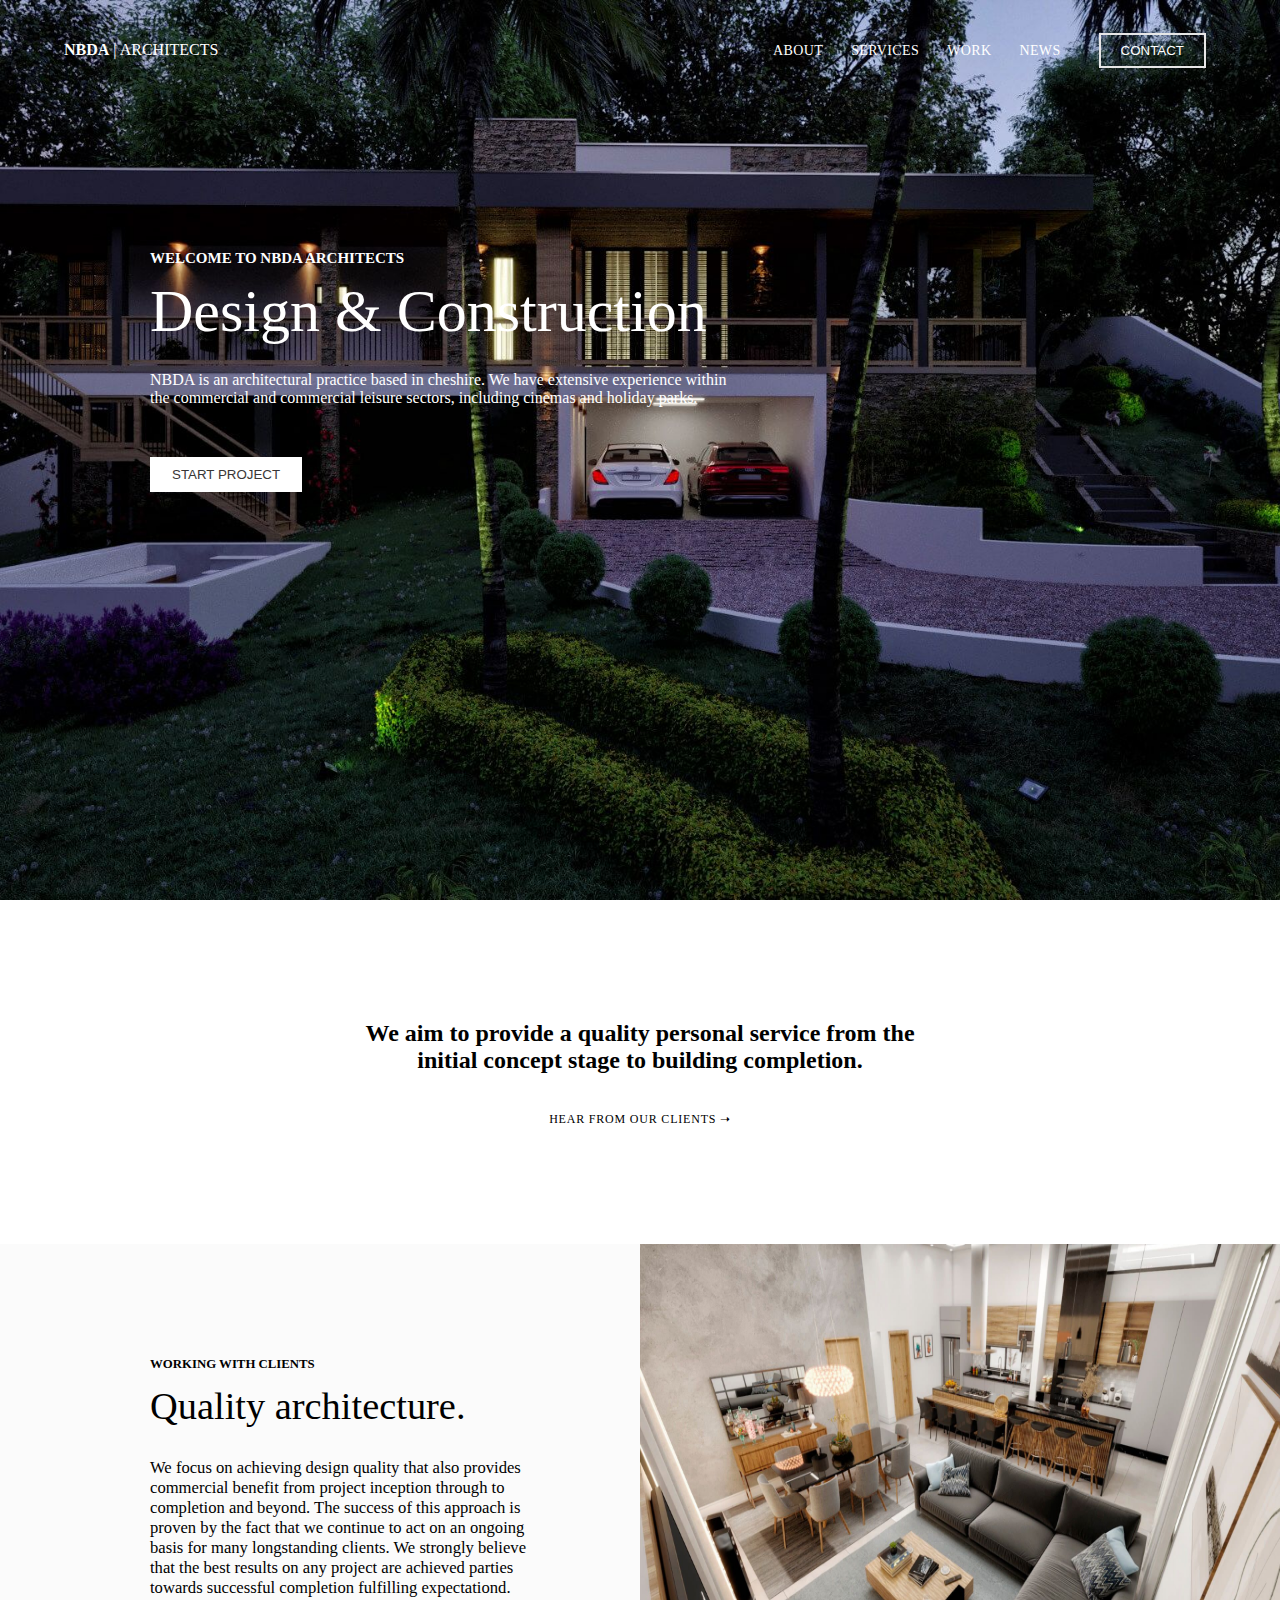
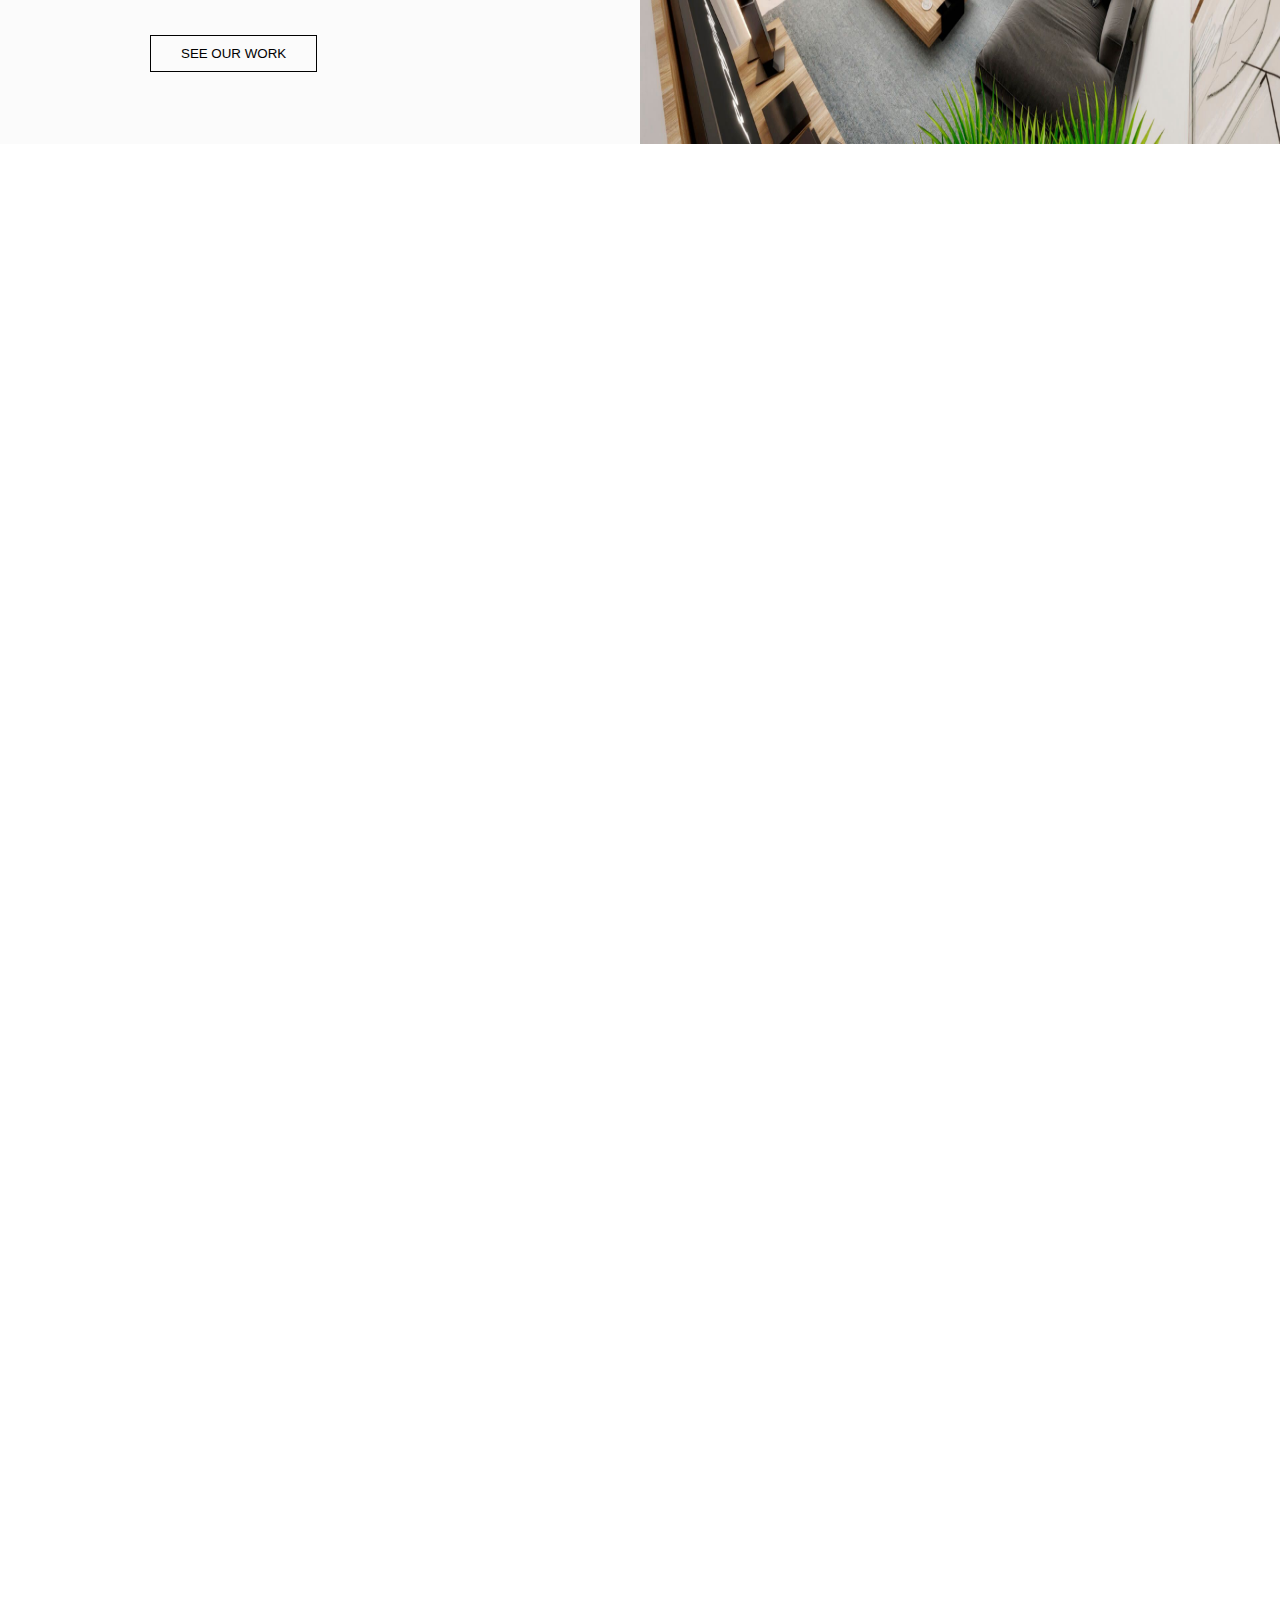
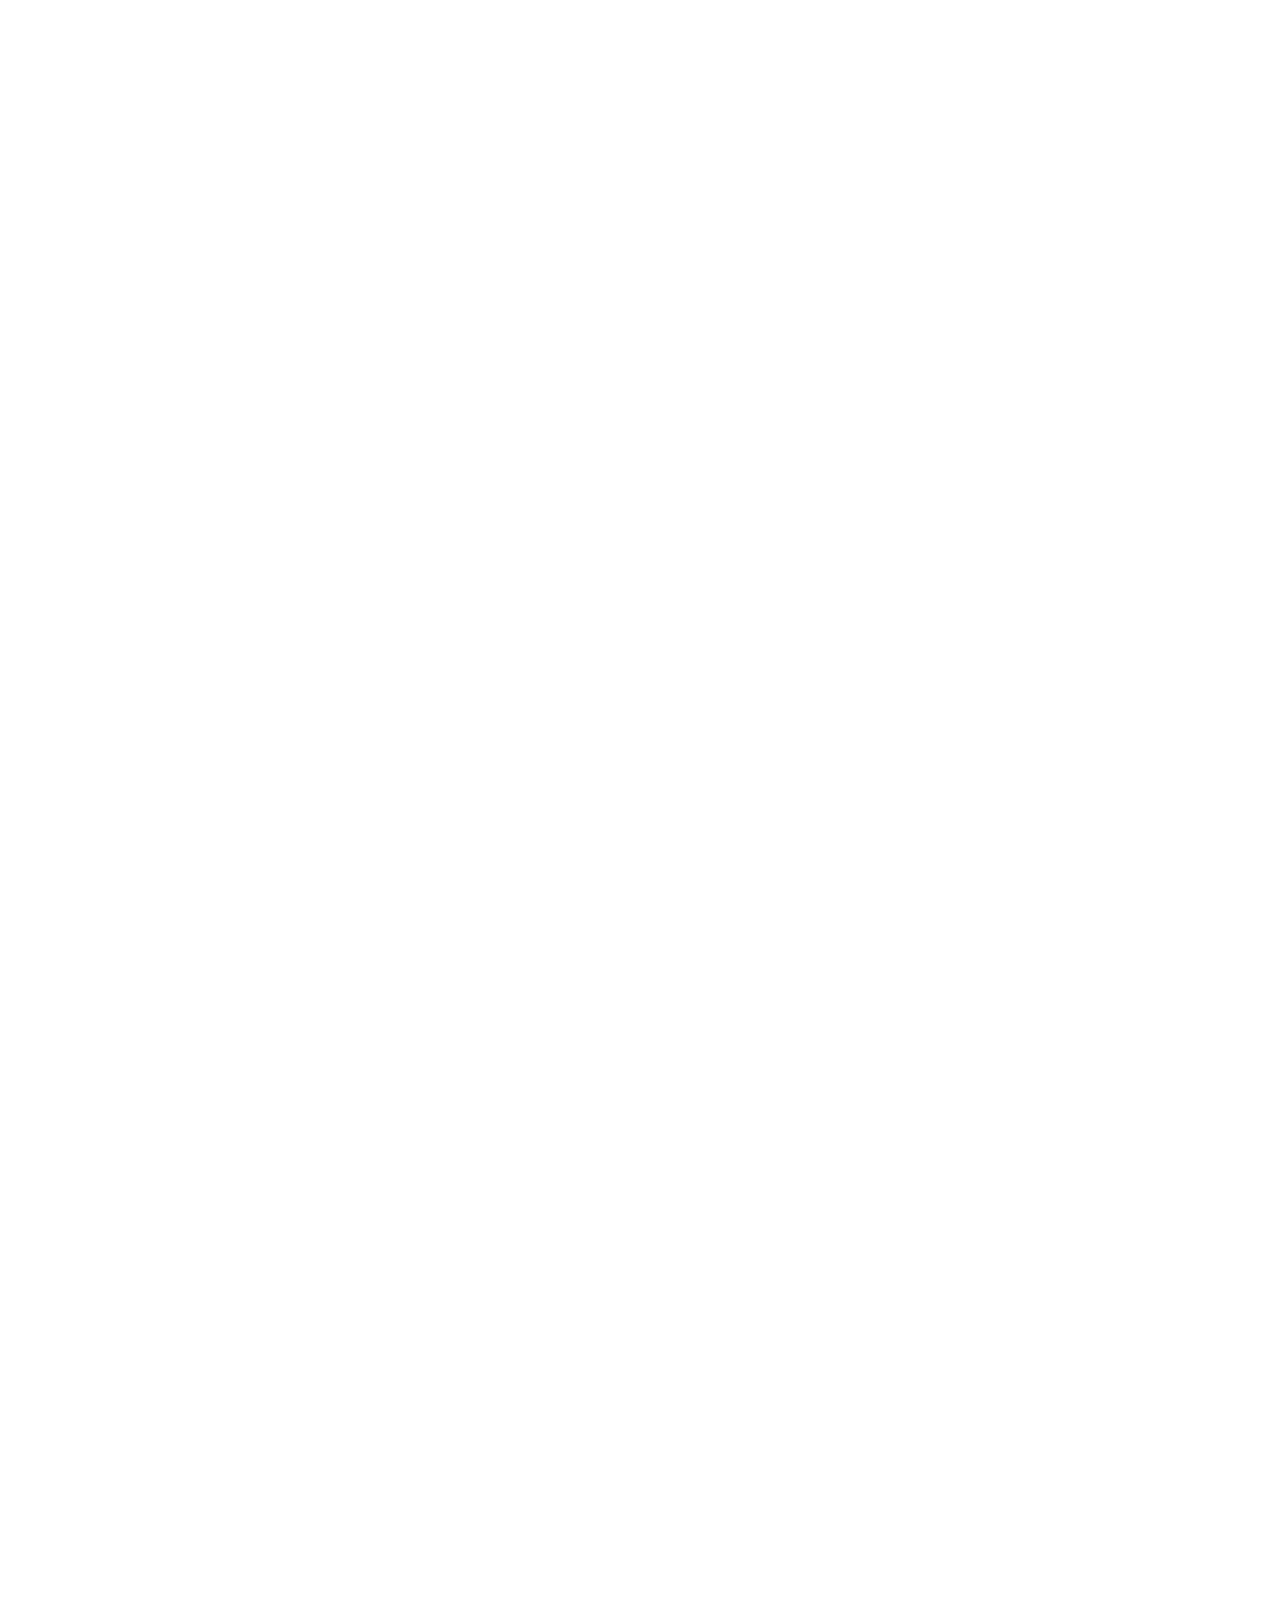
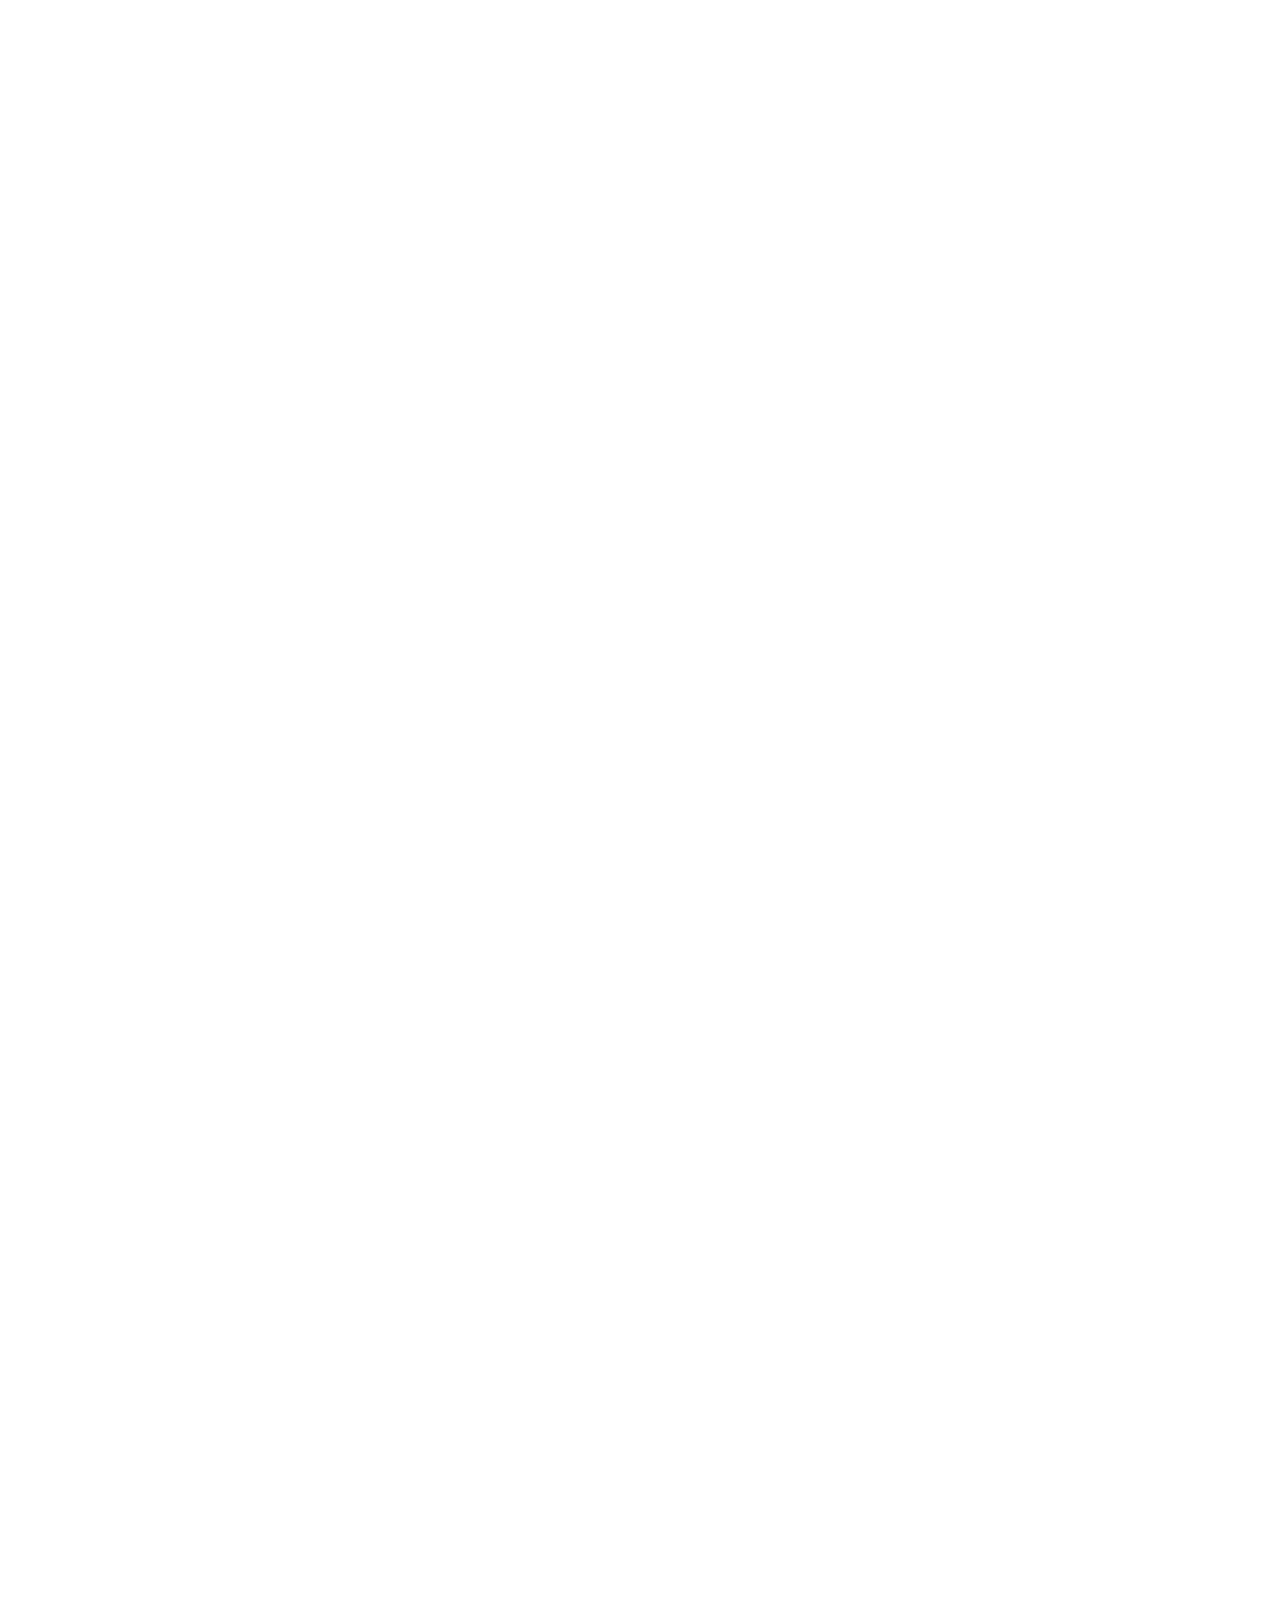
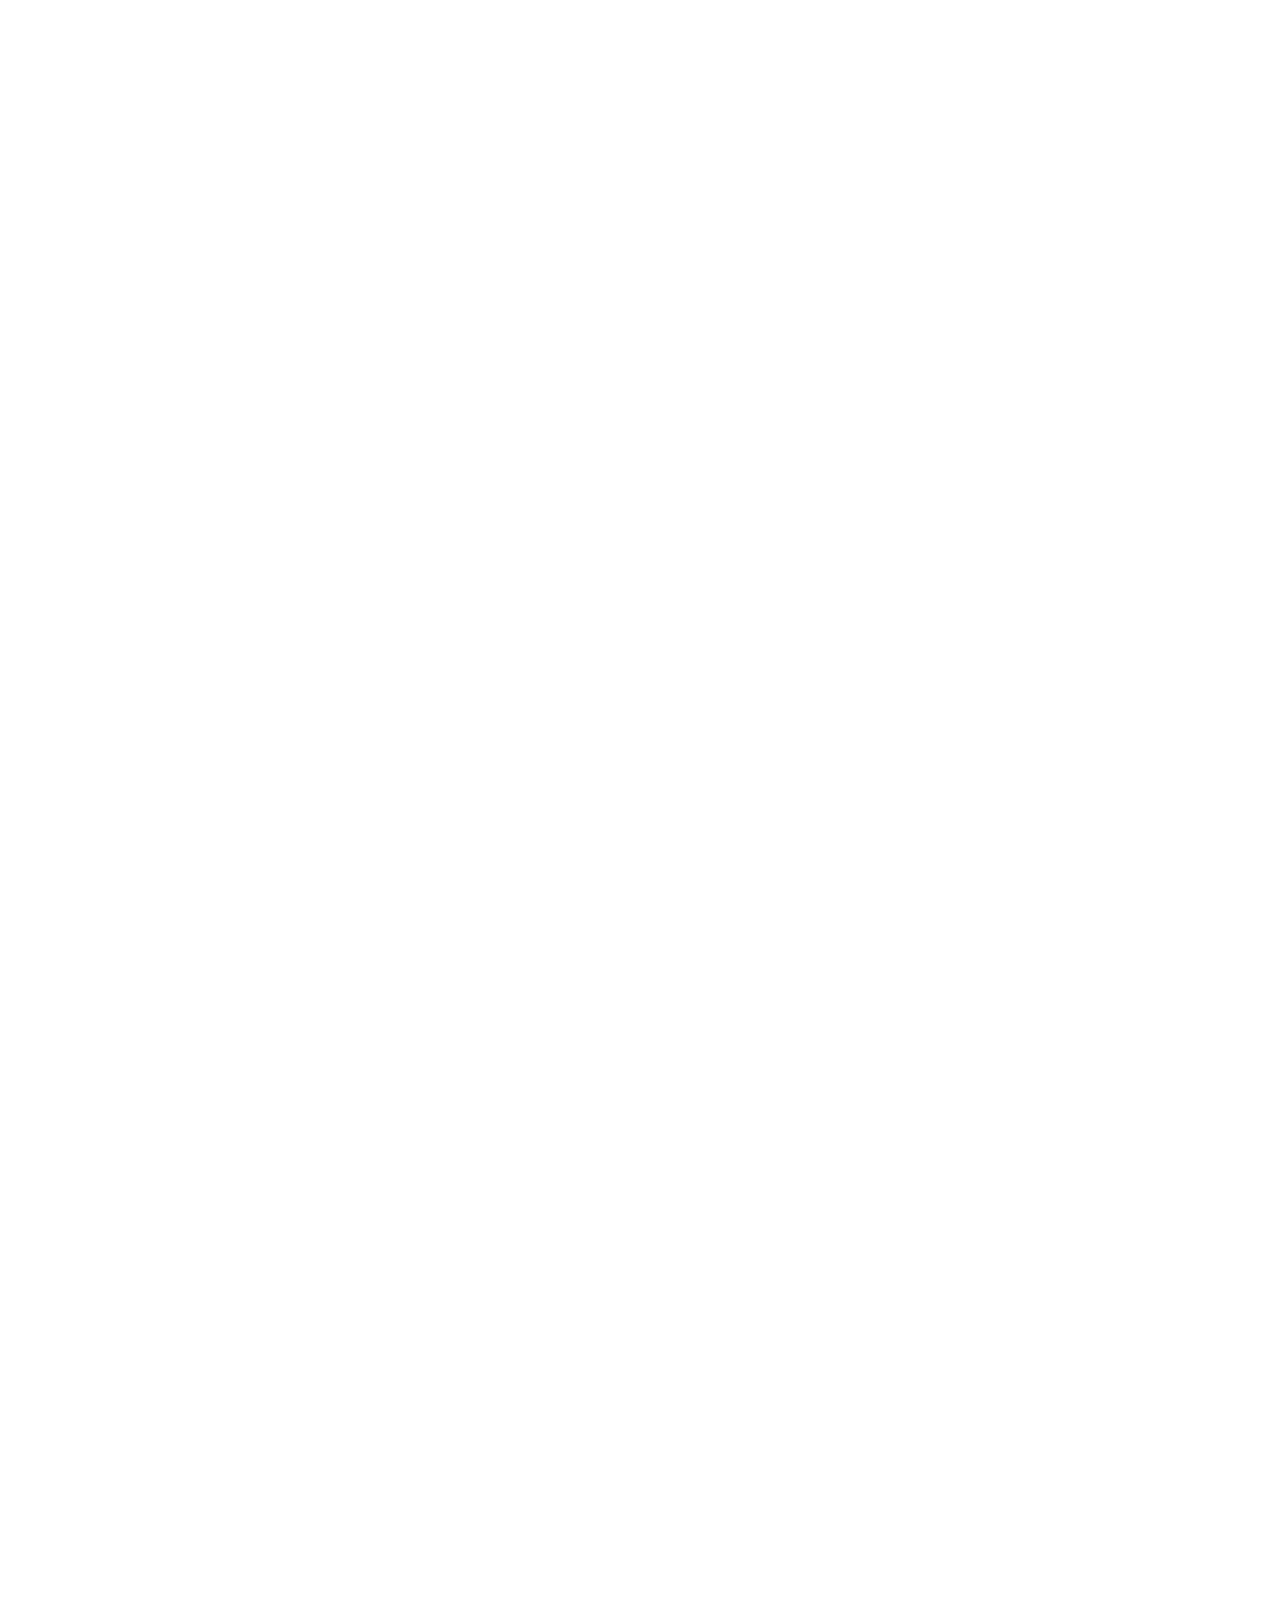
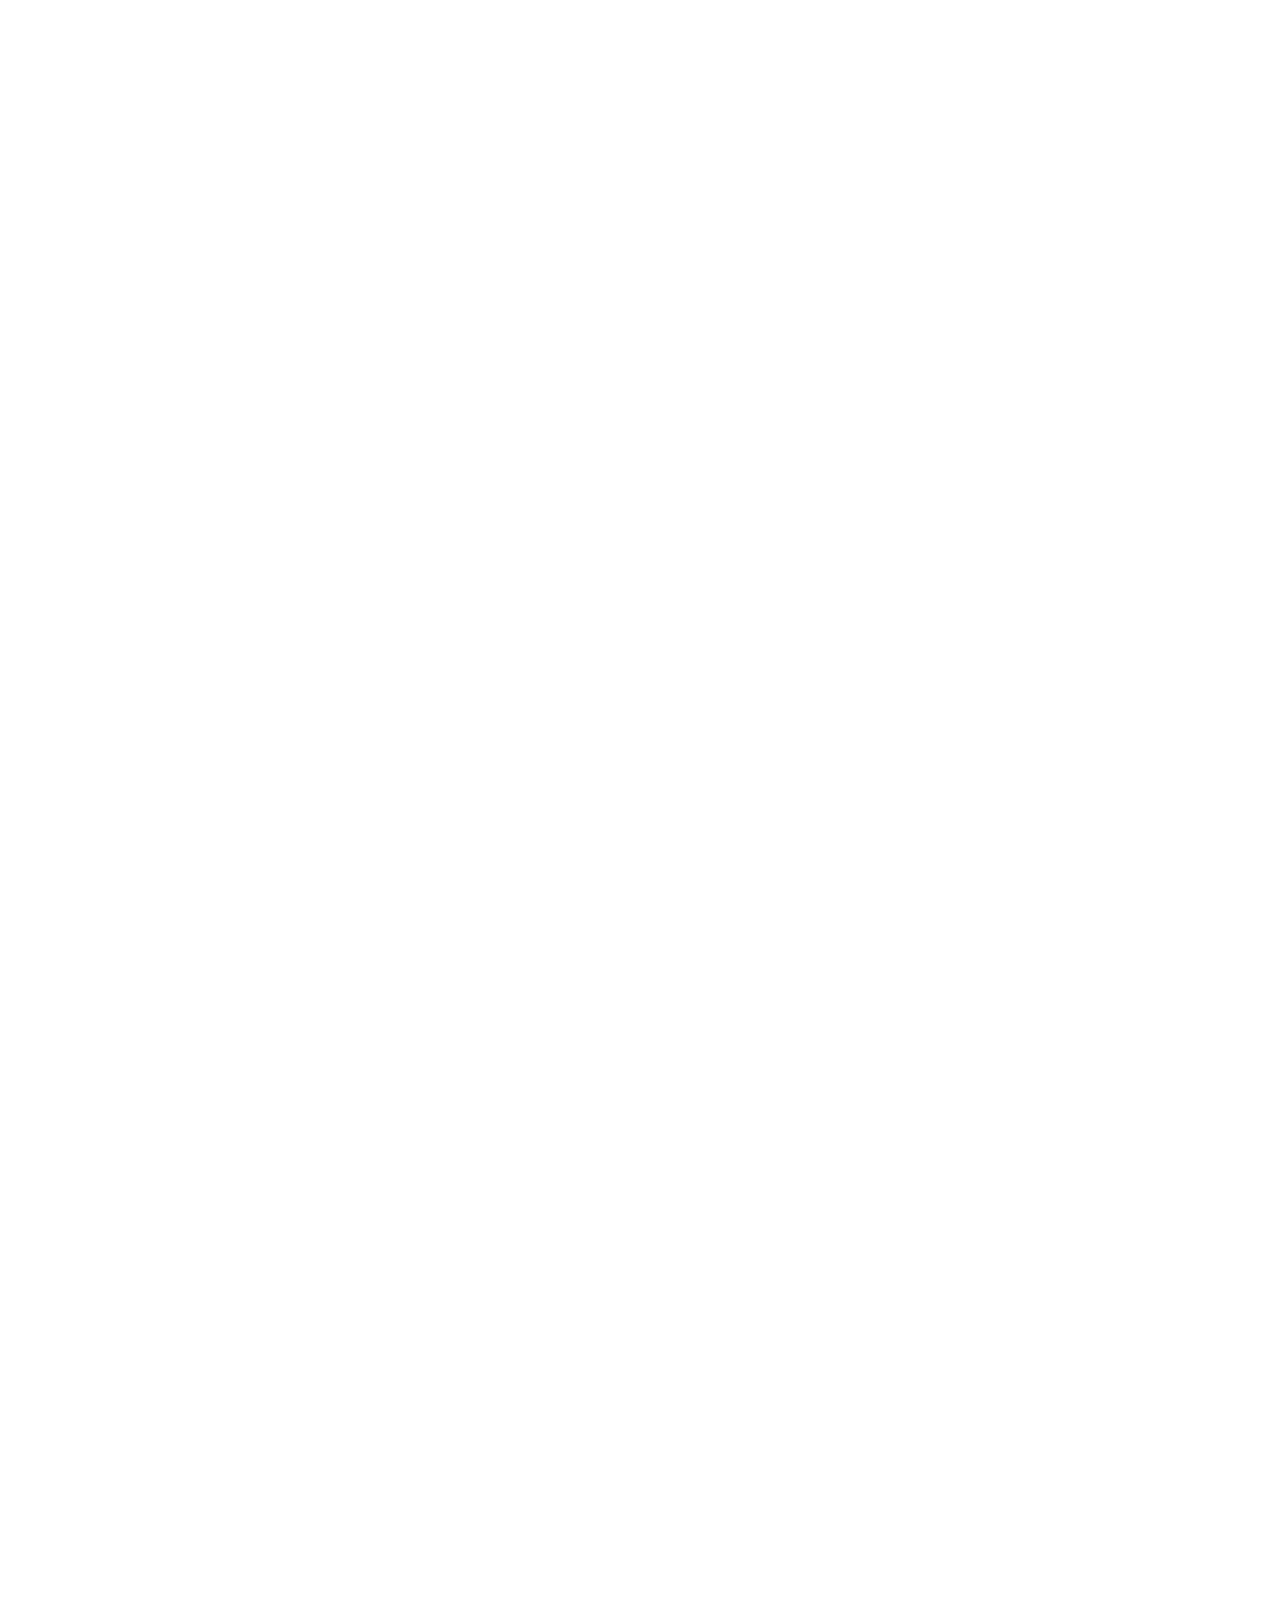
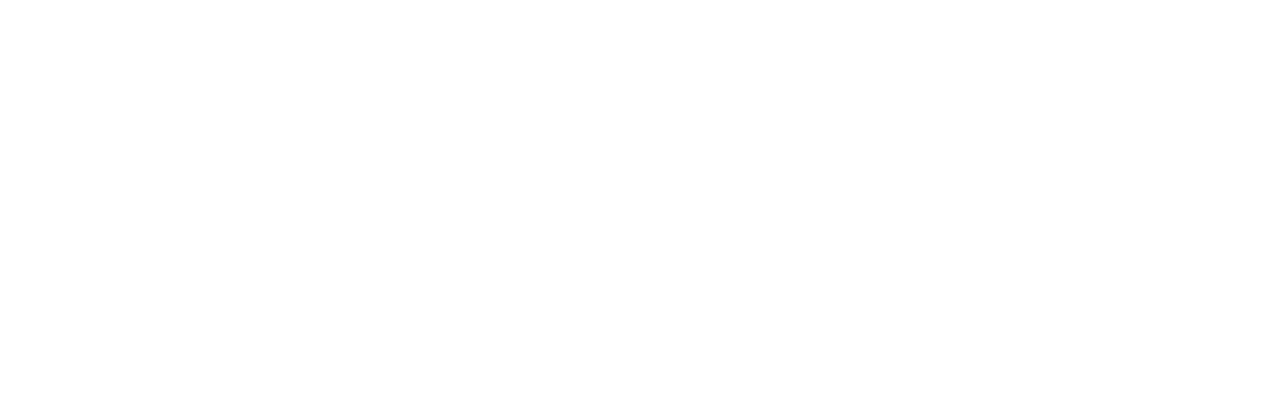
==== index.html @ f4fc29ba "landing page" ====
<!DOCTYPE html>
<html lang="pt-br">
<head>
    <meta charset="UTF-8">
    <meta name="viewport" content="width=device-width, initial-scale=1.0">
    <link rel="stylesheet" href="style.css">
    <title>NBDA</title>
</head>
    <body>
        <header>
            <div class="container">
                <section class="logo"><strong>NBDA</strong> | <span>ARCHITECTS</span></section>
                <nav>
                    <ul>
                        <li><a href="#">ABOUT</a></li>
                        <li><a href="#">SERVICES</a></li>
                        <li><a href="#">WORK</a></li>
                        <li><a href="#">NEWS</a></li>
                        <li><button>CONTACT</button></li>
                    </ul>
                </nav>
                
            </div>
            <section class="hero">
                <h1>WELCOME TO NBDA ARCHITECTS</h1>
                <p style="font-size:60px;">Design & Construction </p>
                <p>NBDA is an architectural practice based in cheshire. We have extensive experience within
                    the commercial and commercial leisure sectors, including cinemas and holiday parks.
                </p>
                <input class="button-nav" type="button" value="START PROJECT">
            </section>
        </header>
        <section class="hear-from">
            <h2>We aim to provide a quality personal service from the initial concept stage to building completion.</h2>
            <p><a href="#">HEAR FROM OUR CLIENTS ➝</a> </p>
        </section>
        <section class="working">
            <img src="img/sala.jpeg" alt="sala de estar">
            <div class="text">
                <h3>WORKING WITH CLIENTS</h3>
                <p class="a">Quality architecture.</p>
                <p class="b">
                    We focus on achieving design quality that also provides commercial benefit from project inception through to completion and beyond.
                    The success of this approach is proven by the fact that we continue to act on an ongoing basis for many longstanding clients.
                    We strongly believe that the best results on any project are achieved parties towards successful completion fulfilling expectationd.
                </p>
                <button>SEE OUR WORK</button>
            </div>

        </section>
        
    </body>
</html>
---- style.css ----
body {
    margin: 0;
    
    height: 10000px;
}
.container {
    width: 1440px;
    max-width: 90% ;
    margin: auto;
}
ul {
    margin: 0;
    padding: 0;
    
}
header {
    height: calc(100vh - 0px);
    background: no-repeat center/cover url("img/front-casa.jpeg");
}

header .container {
    display: flex;
    align-items: center;
    justify-content: space-between;
    height: 100px;
    
    
}
header .logo {
    display: inline-block;
    color: white;
    font-size: 16px;
}
header nav {
    display: inline-block;
    
}
header nav ul li {
    display: inline-block;
}
header nav ul li a {
    color: white;
    letter-spacing: 0.37px;
    text-decoration: none;
    margin-right: 24px;
    font-size: 14px;
    
}
header button {
    background-color: rgba(255, 255, 255, 0);
    color: white;
    border: 2px solid #e7e7e7;
    padding: 8px 20px;
    margin: 4px 10px;
    transition-duration: 0.4s;
    cursor: pointer;
  
}
header .hero{
    color: white;
    max-width: 590px;
    margin-left: 150px ;
}
header .hero h1{
    margin-top: 150px;
    font-size: 15px;
}
header .hero p {
    margin-top: 0;
    margin-bottom: 25px;
}
header .hero .button-nav{
    background-color: rgb(255, 255, 255);
    color: rgb(57, 54, 54);
    margin-top: 25px;
    padding: 8px 20px;
    border: 2px solid #ffffff;
    transition-duration: 0.4s;
    cursor: pointer;
   
}

section.hear-from{
    text-align: center;
    padding-top: 100px;
    max-width: 590px;
    margin-left: auto;
    margin-right: auto;
    margin-bottom: 100px;

}
section.hear-from h1{
    letter-spacing: 0.80px;
    font-size: 15px;
}
section.hear-from p {
    font-size: 12px;
    letter-spacing: 0.80px;
    line-height: 50px;
}
section.hear-from p a {
    color: black;
    text-decoration: none;

}
section.working {
    background: #fbfbfb ;
    height: 500px;
    
    

}
section.working img {
    width: 50%;
    height: 100% ;
    float: right;
}
 button {
    background-color: rgba(255, 255, 255, 0);
    color: rgb(0, 0, 0);
    border: 1px solid #010101;
    padding: 10px 30px;
    transition-duration: 0.4s;
    cursor: pointer;
    margin-top: 20px;

  
}
section.working .text {
    width: 400px;
    text-align: left;
    margin-left: 150px;
    padding-top: 100px;
}
section.working h3{
    font-size: 1vw;
}
section.working p.a {
    font-size: 3vw;
    margin: 0 0 30px;
    
}
section.working p.b {
    font-size: 1.3vw;
    
}
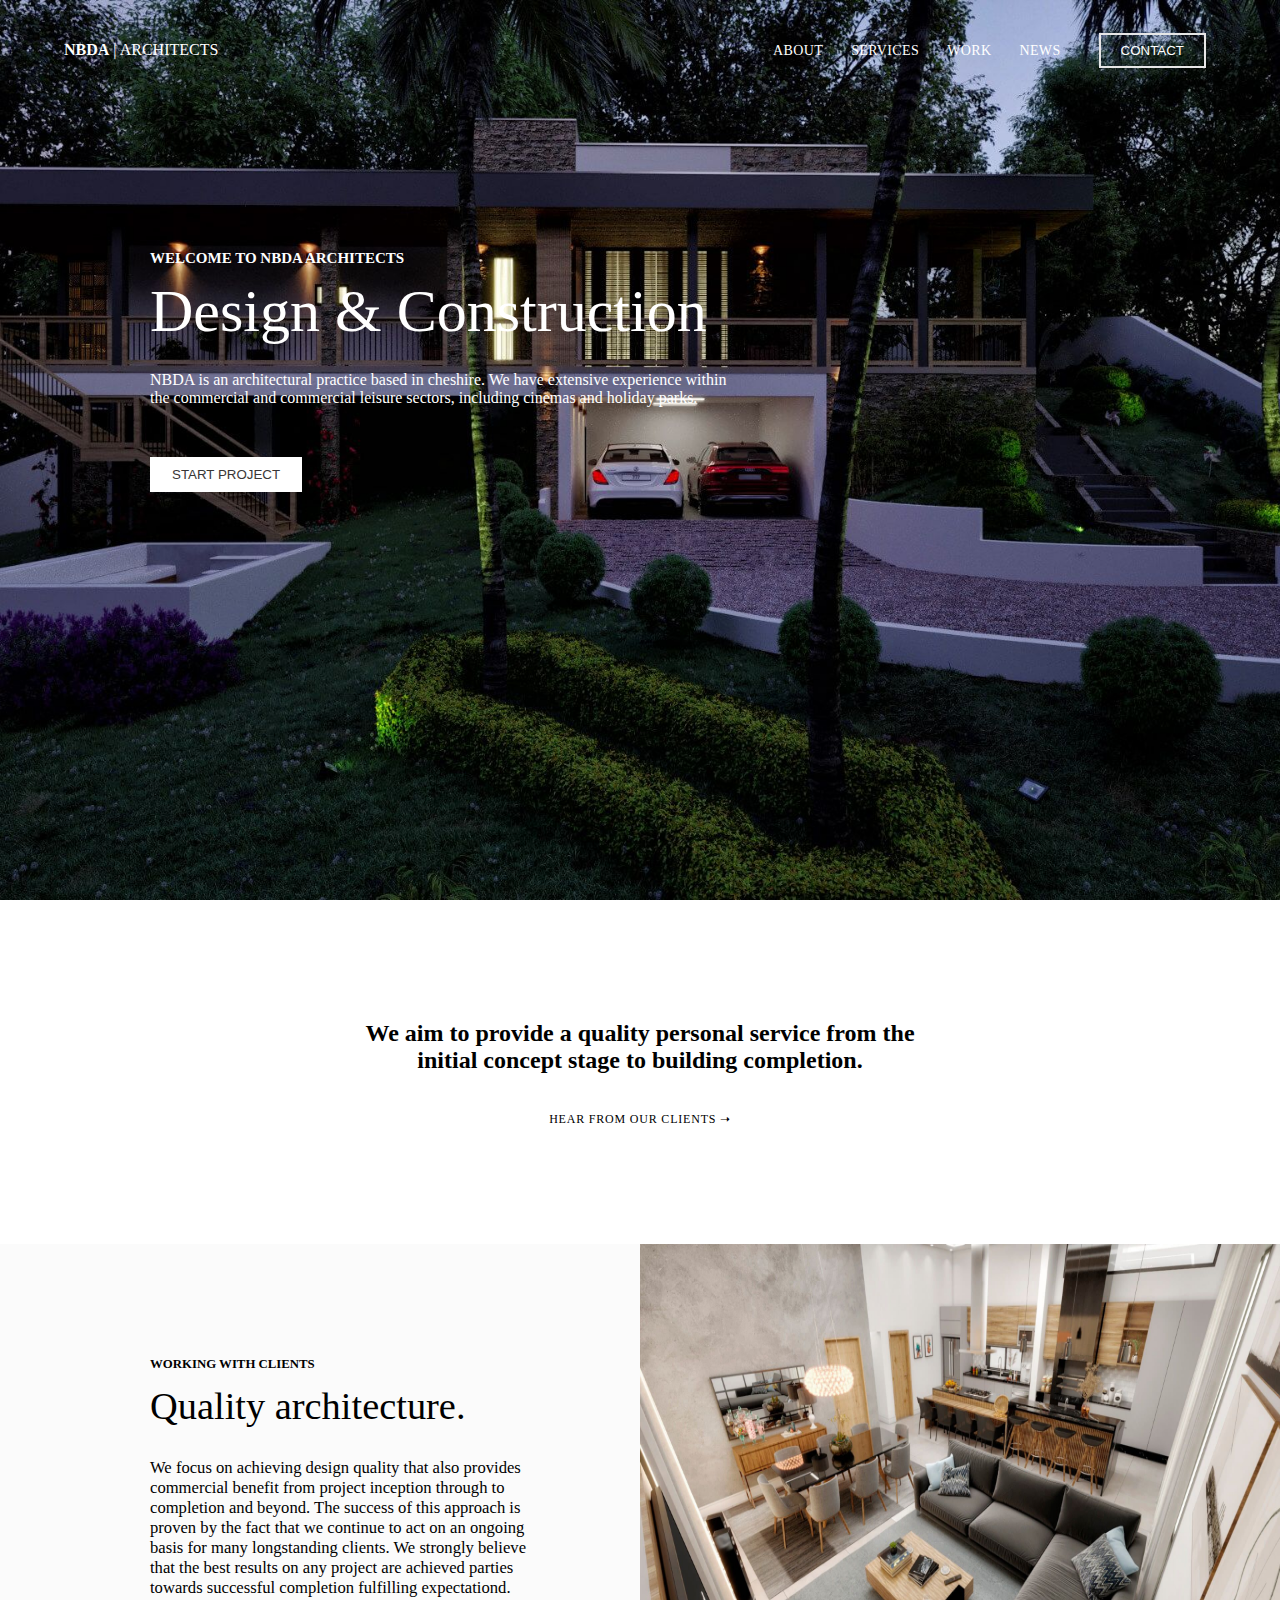
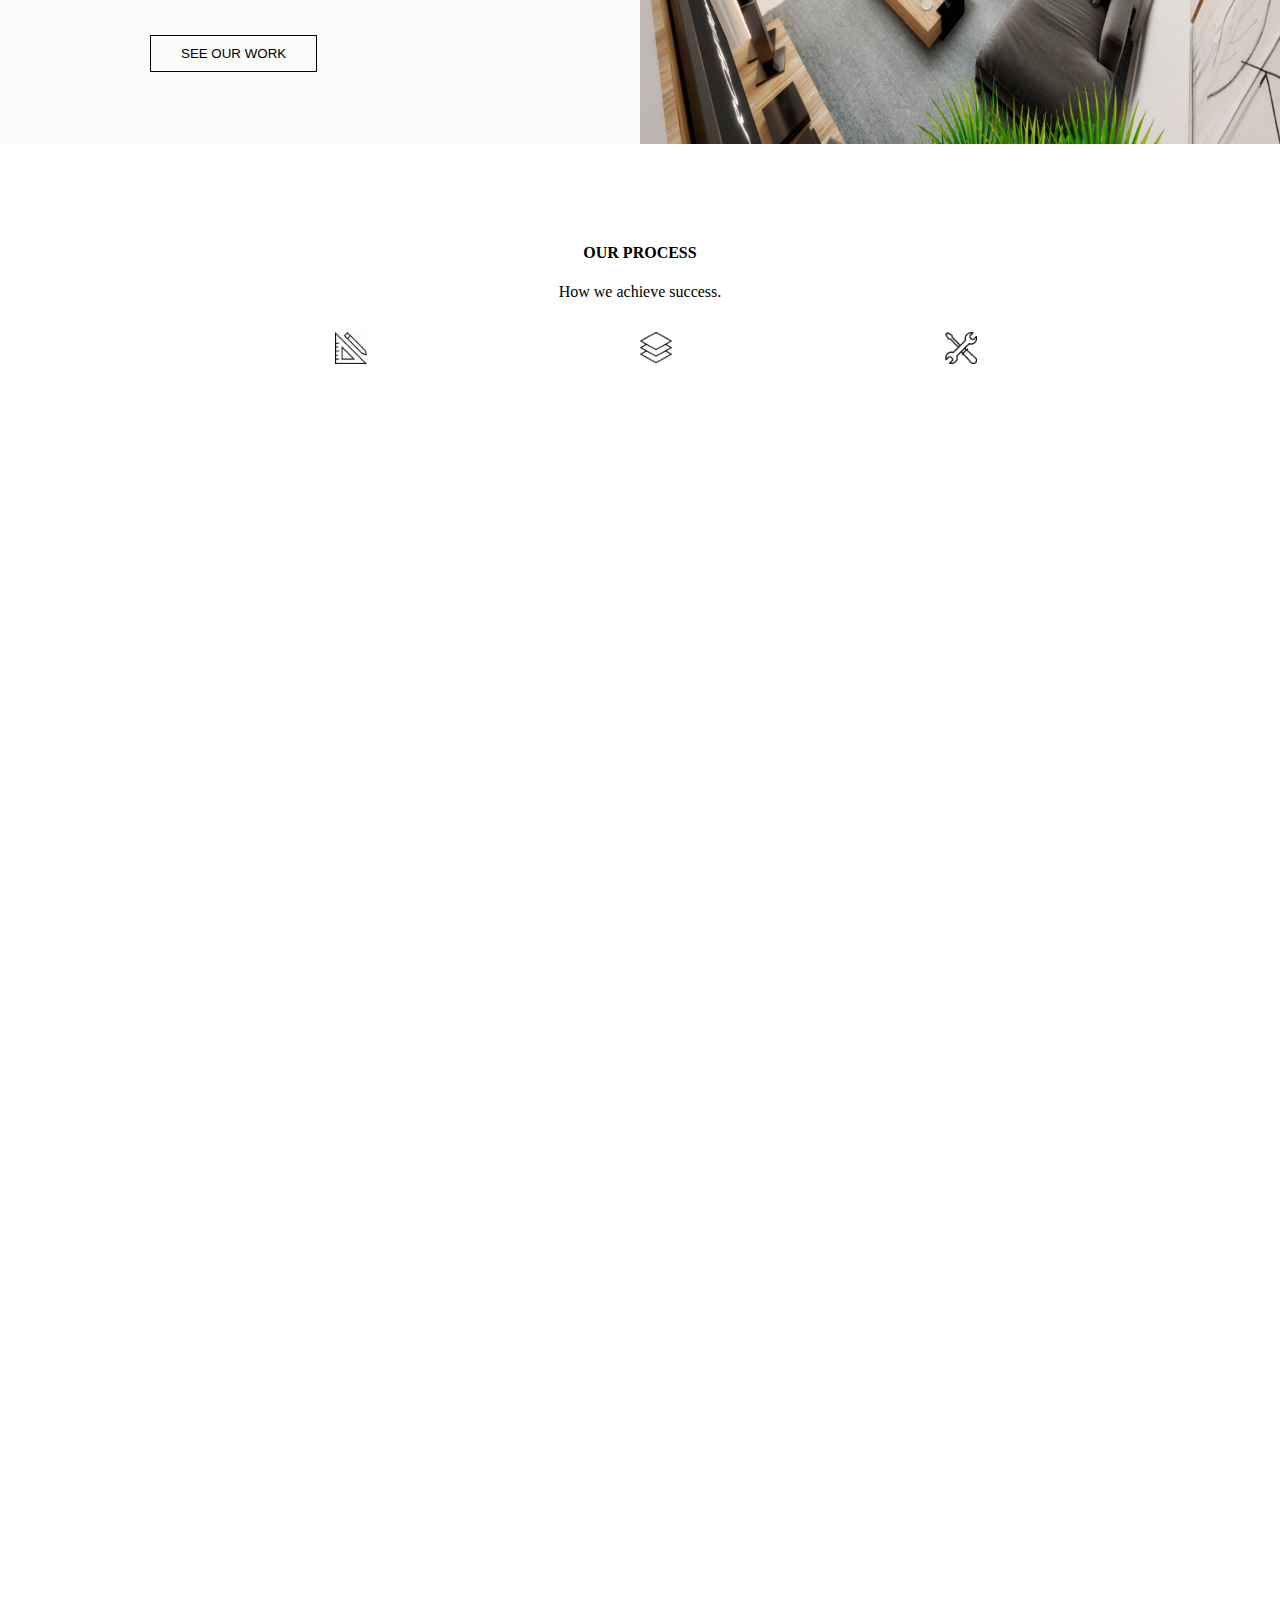
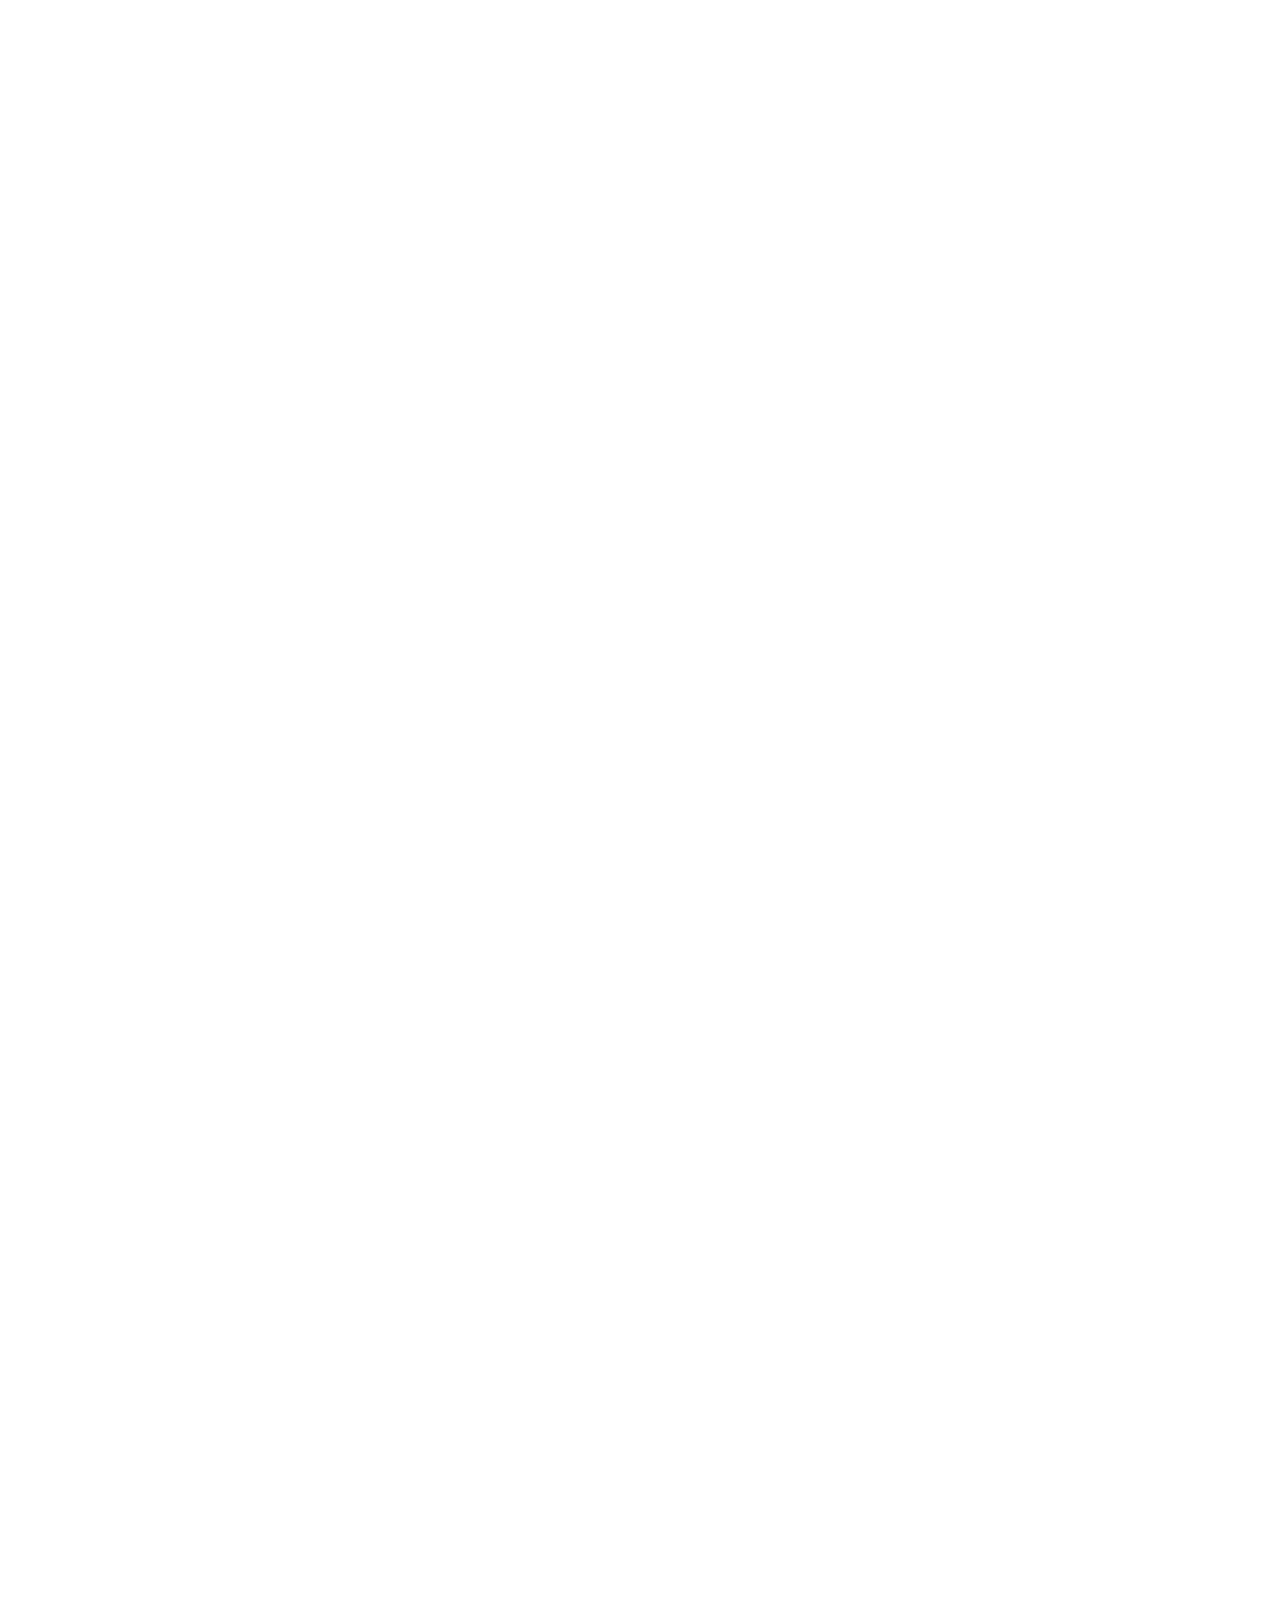
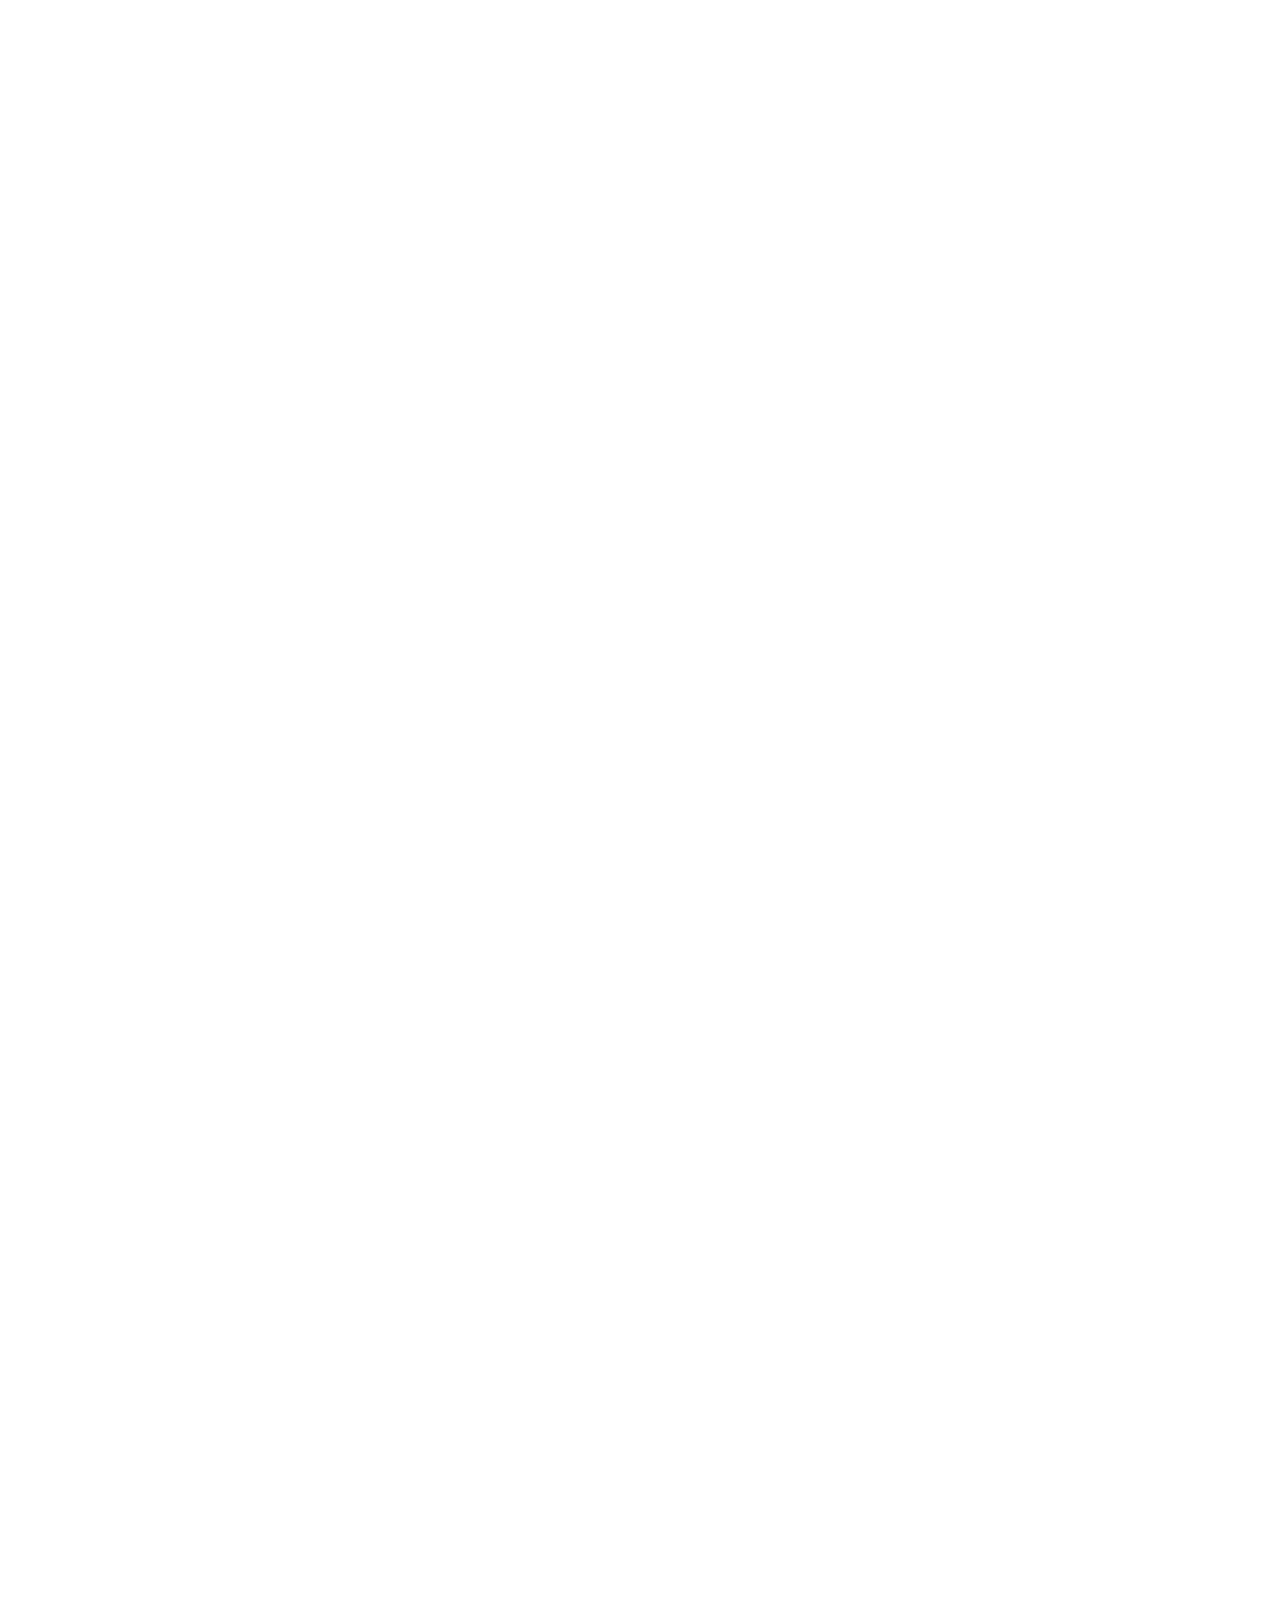
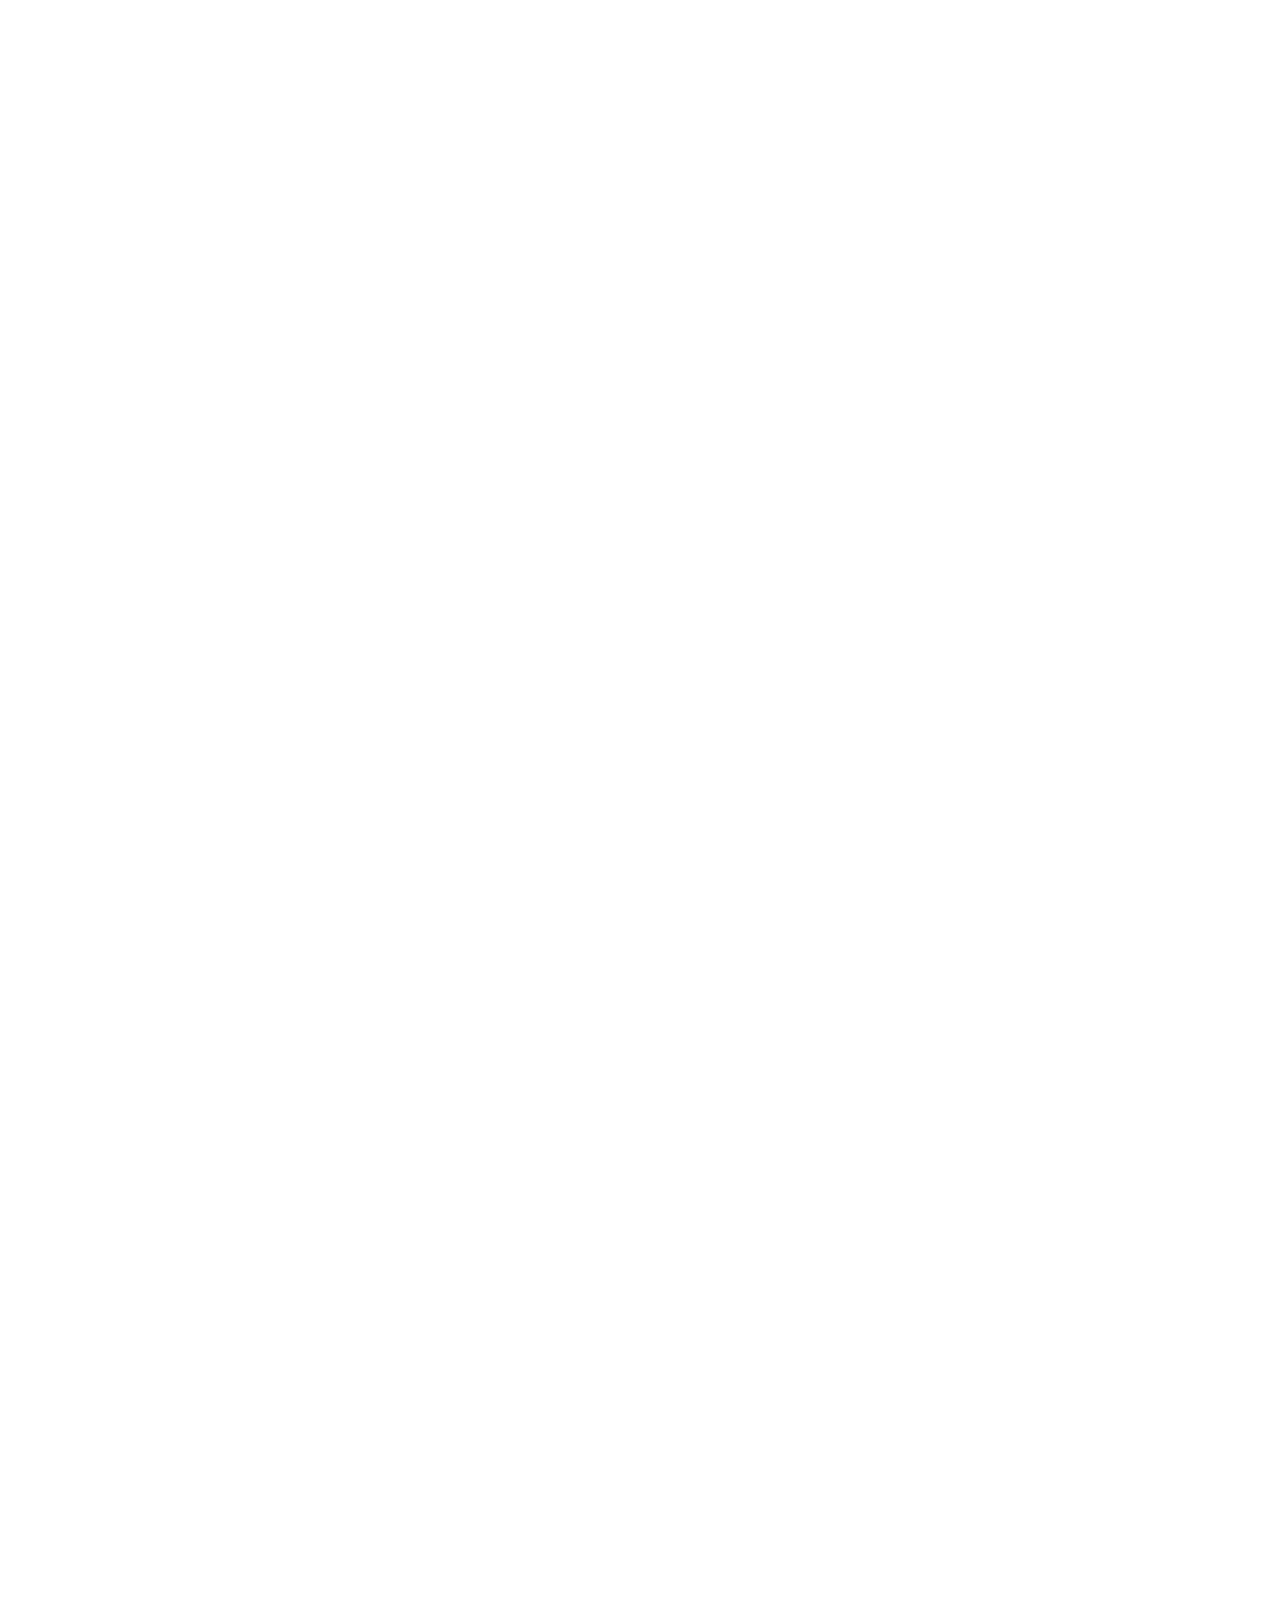
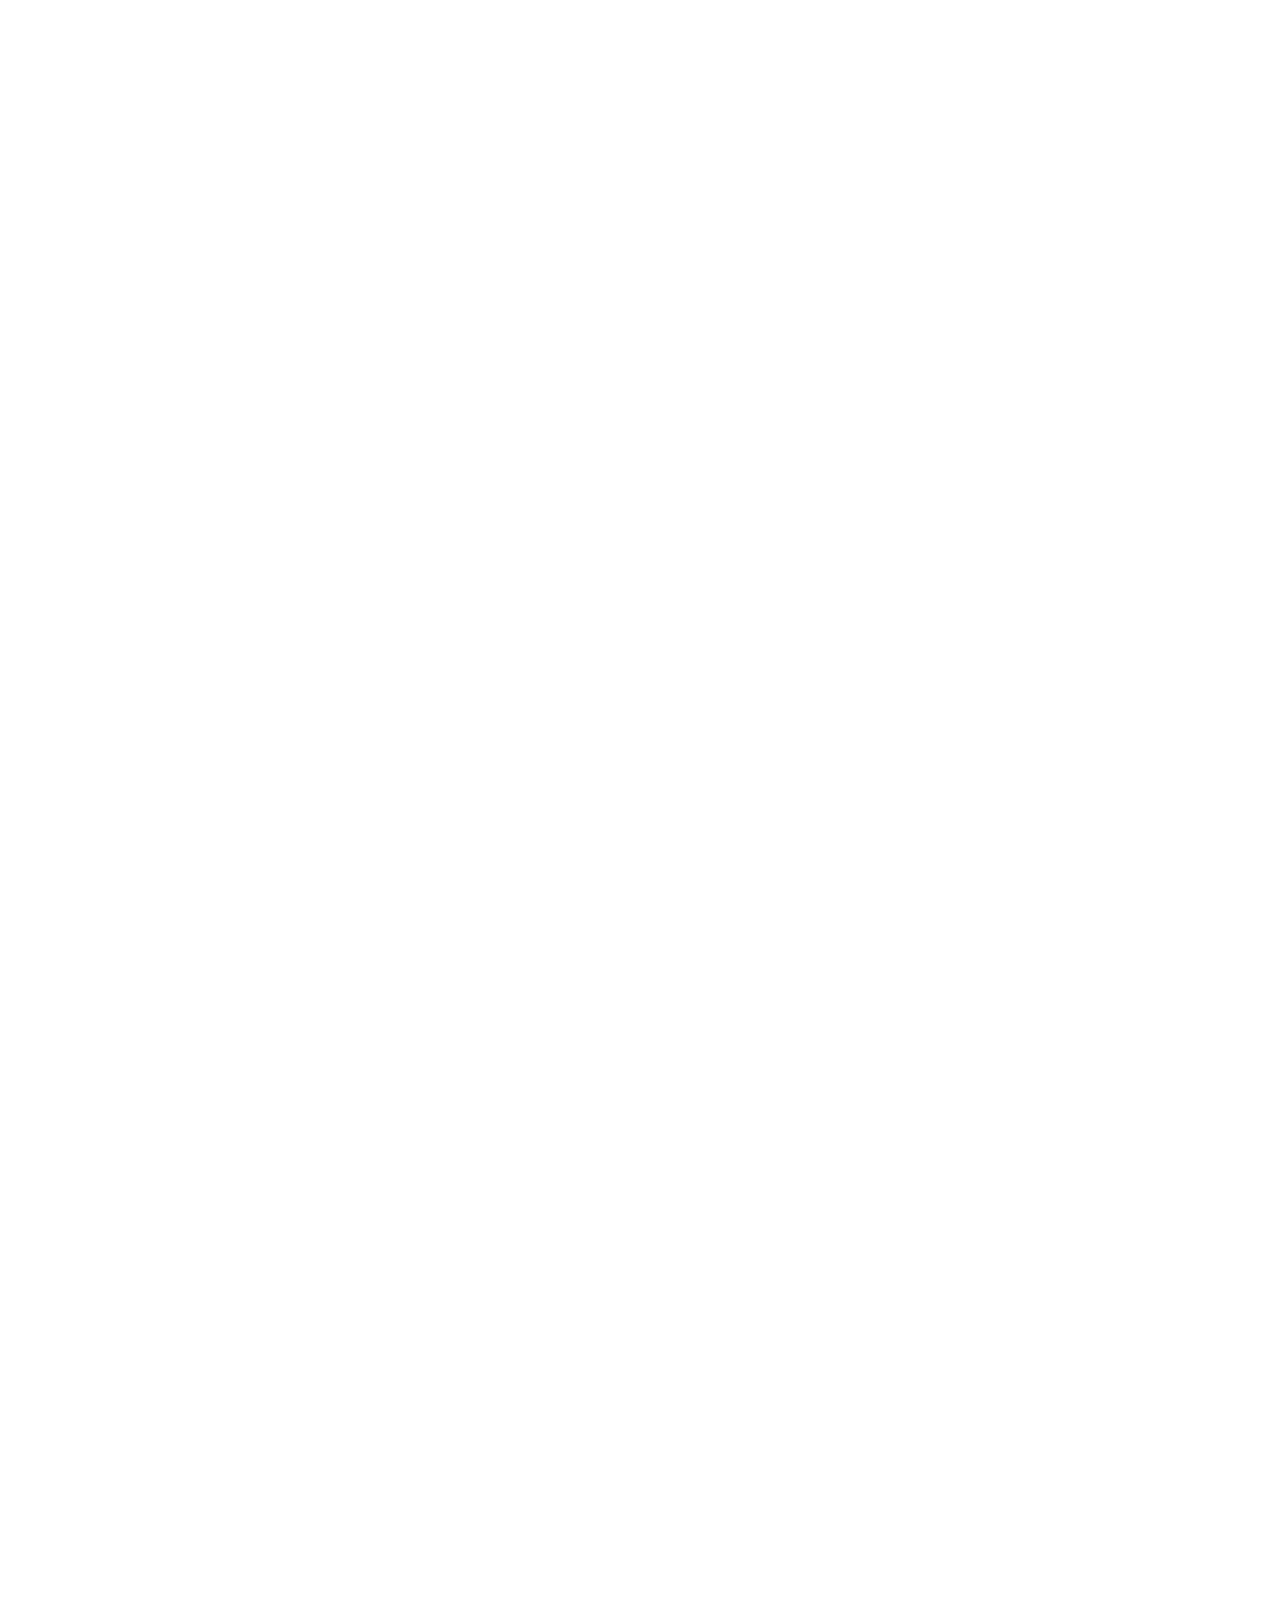
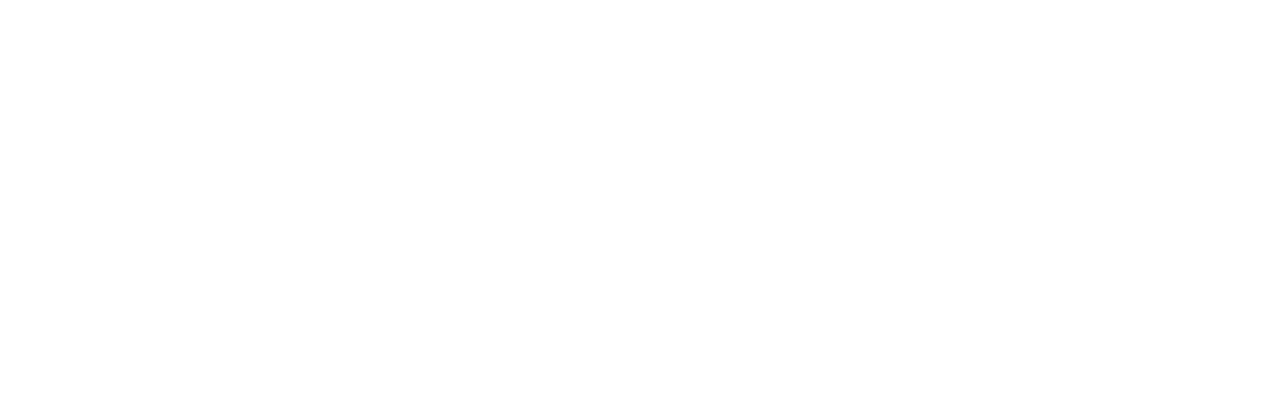
==== commit e98abec3: "adição de novos arquivos" ====
--- a/index.html
+++ b/index.html
@@ -23,8 +23,9 @@
             </div>
             <section class="hero">
                 <h1>WELCOME TO NBDA ARCHITECTS</h1>
-                <p style="font-size:60px;">Design & Construction </p>
-                <p>NBDA is an architectural practice based in cheshire. We have extensive experience within
+                <p class="design">Design & Construction </p>
+                <p>
+                    NBDA is an architectural practice based in cheshire. We have extensive experience within
                     the commercial and commercial leisure sectors, including cinemas and holiday parks.
                 </p>
                 <input class="button-nav" type="button" value="START PROJECT">
@@ -46,8 +47,39 @@
                 </p>
                 <button>SEE OUR WORK</button>
             </div>
+        </section>
+        <section class="our-process">
+            <h4>OUR PROCESS</h4>
+            <p class="c">How we achieve success.</p>
 
+            <div class="container">
+                
+                <div class="icon">
+                    <div class="icon-picture">
+                        <img src="img/icon-regu.jpg" alt="">
+                    </div>
+                    <div class="icon-info"></div>
+                </div>
+                <div class="icon">
+                    <div class="icon-picture">
+                        <img src="img/layers-icon.jpg" alt="">
+                    </div>
+                    <div class="icon-info"></div>
+                </div>
+                <div class="icon">
+                    <div class="icon-picture">
+                        <img src="img/icon-tools.jpg" alt="">
+                    </div>
+                    <div class="icon-info"></div>
+                </div>
+            </div>
         </section>
+
+
+
+
+
+        </div>
         
     </body>
 </html>--- a/style.css
+++ b/style.css
@@ -64,6 +64,9 @@
 header .hero h1{
     margin-top: 150px;
     font-size: 15px;
+}
+header .hero p.design {
+    font-size: 60px;
 }
 header .hero p {
     margin-top: 0;
@@ -145,6 +148,30 @@
     
 }
 
+section.our-process{
+    margin-top: 100px;
+}
+
+section.our-process h4,.c {
+    text-align: center;
+}
+section.our-process .container {
+    display: flex;
+    align-items: center;
+    justify-content: space-between;
+    max-width: 50%;
+}
+section.our-process .icon{
+    padding: 10px;
+}
+section.our-process .icon .icon-picture{
+   margin: 5px;
+}
+section.our-process .icon .icon-picture img {
+   max-width: 2.5%;
+   position: absolute;
+}   
+
 
 
     
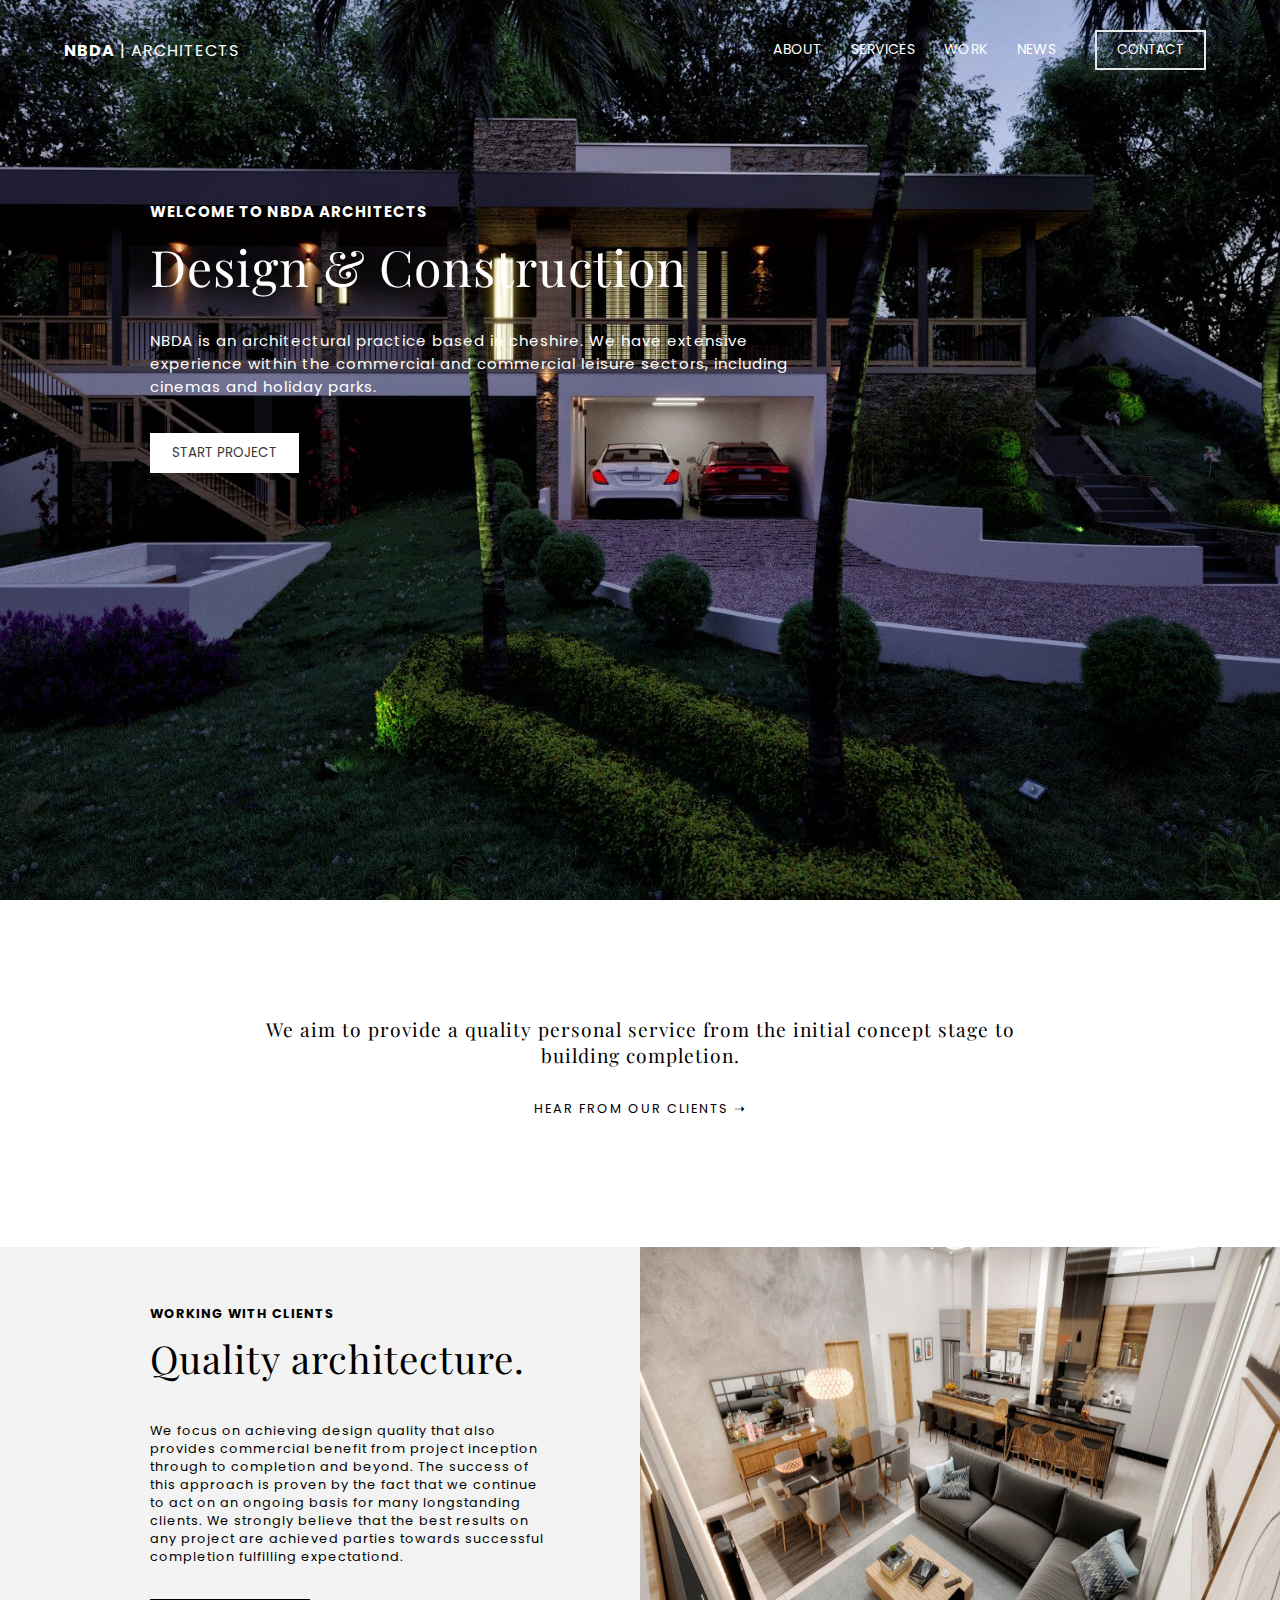
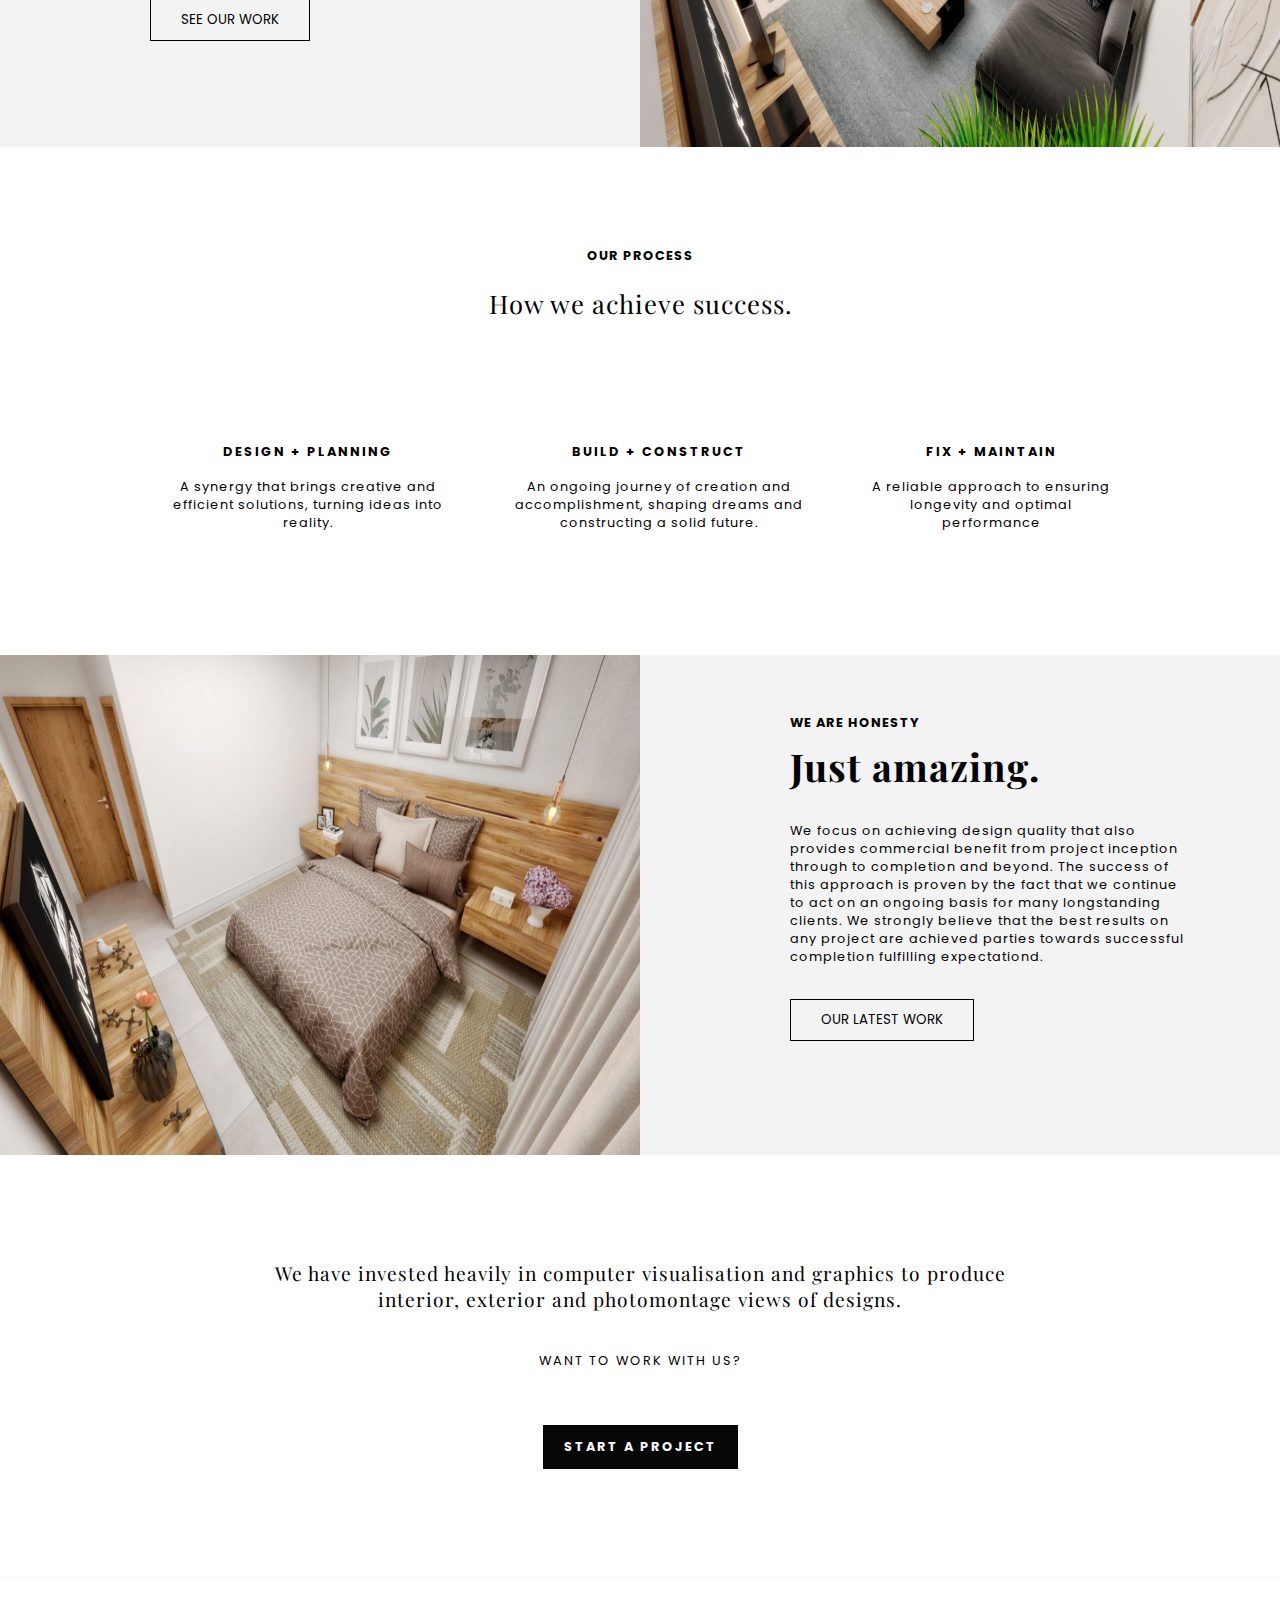
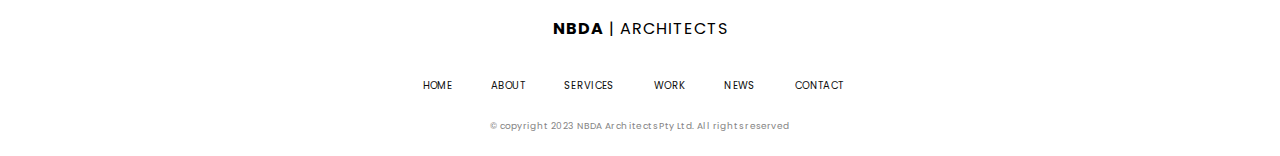
==== commit 2868c3ae: "add" ====
--- a/index.html
+++ b/index.html
@@ -1,5 +1,5 @@
 <!DOCTYPE html>
-<html lang="pt-br">
+<html lang="en">
 <head>
     <meta charset="UTF-8">
     <meta name="viewport" content="width=device-width, initial-scale=1.0">
@@ -23,7 +23,7 @@
             </div>
             <section class="hero">
                 <h1>WELCOME TO NBDA ARCHITECTS</h1>
-                <p class="design">Design & Construction </p>
+                <h2 class="design">Design & Construction </h2>
                 <p>
                     NBDA is an architectural practice based in cheshire. We have extensive experience within
                     the commercial and commercial leisure sectors, including cinemas and holiday parks.
@@ -31,15 +31,17 @@
                 <input class="button-nav" type="button" value="START PROJECT">
             </section>
         </header>
+
         <section class="hear-from">
             <h2>We aim to provide a quality personal service from the initial concept stage to building completion.</h2>
-            <p><a href="#">HEAR FROM OUR CLIENTS ➝</a> </p>
+            <p><a href="#">HEAR FROM OUR CLIENTS ➝</a></p>
         </section>
+
         <section class="working">
             <img src="img/sala.jpeg" alt="sala de estar">
             <div class="text">
-                <h3>WORKING WITH CLIENTS</h3>
-                <p class="a">Quality architecture.</p>
+                <h1>WORKING WITH CLIENTS</h3>
+                <h2 class="a">Quality architecture.</p>
                 <p class="b">
                     We focus on achieving design quality that also provides commercial benefit from project inception through to completion and beyond.
                     The success of this approach is proven by the fact that we continue to act on an ongoing basis for many longstanding clients.
@@ -48,38 +50,89 @@
                 <button>SEE OUR WORK</button>
             </div>
         </section>
+
         <section class="our-process">
-            <h4>OUR PROCESS</h4>
-            <p class="c">How we achieve success.</p>
+            <h1>OUR PROCESS</h1>
+            <h2 class="c">How we achieve success.</h2>
 
             <div class="container">
                 
                 <div class="icon">
                     <div class="icon-picture">
-                        <img src="img/icon-regu.jpg" alt="">
+                        <img src="img/icon-regu2.jpg" alt="">
                     </div>
-                    <div class="icon-info"></div>
+                    <div class="icon-info">
+                        <h4>DESIGN + PLANNING</h4>
+                        <p>A synergy that brings creative and efficient solutions, turning ideas into reality.</p>
+                    </div>
                 </div>
                 <div class="icon">
                     <div class="icon-picture">
-                        <img src="img/layers-icon.jpg" alt="">
+                        <img src="img/layers-icon2.jpg" alt="">
                     </div>
-                    <div class="icon-info"></div>
+                    <div class="icon-info">
+                        <h4>BUILD + CONSTRUCT</h4>
+                        <p>An ongoing journey of creation and accomplishment, shaping dreams and constructing a solid future.</p>
+
+                    </div>
                 </div>
                 <div class="icon">
                     <div class="icon-picture">
-                        <img src="img/icon-tools.jpg" alt="">
+                        <img src="img/icon-tools2.jpg" alt="">
                     </div>
-                    <div class="icon-info"></div>
+                    <div class="icon-info">
+                        <h4>FIX + MAINTAIN</h4>
+                        <p>A reliable approach to ensuring longevity and optimal performance</p>
+
+                    </div>
                 </div>
             </div>
         </section>
 
+        <section class="amazing">
+            <img src="img/quarto.jpeg" alt="Quarto">
+            <div class="text">
+                <h1>WE ARE HONESTY</h3>
+                <h2 class="a">Just amazing.</h2>
+                <p class="b">
+                    We focus on achieving design quality that also provides commercial benefit from project inception through to completion and beyond.
+                    The success of this approach is proven by the fact that we continue to act on an ongoing basis for many longstanding clients.
+                    We strongly believe that the best results on any project are achieved parties towards successful completion fulfilling expectationd.
+                </p>
+                <button>OUR LATEST WORK</button>
+            </div>
+        </section>
 
+        <section class="want">
+            <h1>We have invested heavily in computer visualisation and graphics to produce
+                interior, exterior and photomontage views of designs.
+            </h1>
+            <h2 class="c">WANT TO WORK WITH US?</h2>
+            <button class="start"><strong>START A PROJECT</strong></button>
+        </section>
+        <footer >
+            <hr>
+            <div class="footer">
+                <section class="logo"><strong>NBDA</strong> | <span>ARCHITECTS</span></section>
+                <nav>
+                    <ul>
+                        <li><a href="#">HOME</a></li>
+                        <li><a href="#">ABOUT</a></li>
+                        <li><a href="#">SERVICES</a></li>
+                        <li><a href="#">WORK</a></li>
+                        <li><a href="#">NEWS</a></li>
+                        <li><a href="#">CONTACT</a></li>
+                            
+                    </ul>
+                </nav>
+            </div>
+            <div class="copyright-text">
+               &copy; copyright 2023 NBDA Architects Pty Ltd. All rights reserved
+            </div>
+        </footer>
+        
 
-
-
-        </div>
+        
         
     </body>
 </html>--- a/style.css
+++ b/style.css
@@ -1,7 +1,12 @@
+
+@import url('https://fonts.googleapis.com/css2?family=Playfair+Display&display=swap');
+@import url('https://fonts.googleapis.com/css2?family=Poppins:wght@200&display=swap');
+@import url('https://fonts.googleapis.com/css2?family=Poppins:wght@200;300&display=swap');
 body {
     margin: 0;
-    
-    height: 10000px;
+    font-family: 'Poppins', sans-serif;
+    letter-spacing: 1px;
+
 }
 .container {
     width: 1440px;
@@ -44,6 +49,7 @@
     text-decoration: none;
     margin-right: 24px;
     font-size: 14px;
+
     
 }
 header button {
@@ -54,23 +60,32 @@
     margin: 4px 10px;
     transition-duration: 0.4s;
     cursor: pointer;
+
   
 }
 header .hero{
     color: white;
-    max-width: 590px;
+    max-width: 690px;
     margin-left: 150px ;
 }
 header .hero h1{
-    margin-top: 150px;
+    margin-top: 100px;
     font-size: 15px;
-}
-header .hero p.design {
-    font-size: 60px;
+    
+
+}
+header .hero h2.design {
+    margin-top: 0;    
+    font-size: 50px;
+    margin-bottom: 29px;
+    font-family: 'Playfair Display', serif;
+    font-weight: normal;
 }
 header .hero p {
+    font-size: 15px;
     margin-top: 0;
-    margin-bottom: 25px;
+    margin-bottom: 10px;
+   
 }
 header .hero .button-nav{
     background-color: rgb(255, 255, 255);
@@ -80,38 +95,38 @@
     border: 2px solid #ffffff;
     transition-duration: 0.4s;
     cursor: pointer;
+    font-family: 'Poppins', sans-serif;
+
    
 }
 
 section.hear-from{
     text-align: center;
-    padding-top: 100px;
-    max-width: 590px;
-    margin-left: auto;
-    margin-right: auto;
-    margin-bottom: 100px;
-
-}
-section.hear-from h1{
-    letter-spacing: 0.80px;
-    font-size: 15px;
+    padding: 100px;
+    margin: auto;
+    width: 800px;
+    
+}
+section.hear-from h2{
+    font-size: 1.5vw;
+    font-family: 'Playfair Display', serif;
+    font-weight: normal;
 }
 section.hear-from p {
-    font-size: 12px;
+    font-size: 1vw;
     letter-spacing: 0.80px;
     line-height: 50px;
 }
 section.hear-from p a {
     color: black;
     text-decoration: none;
+    letter-spacing: 2px;
+
 
 }
 section.working {
-    background: #fbfbfb ;
+    background: #f3f3f3 ;
     height: 500px;
-    
-    
-
 }
 section.working img {
     width: 50%;
@@ -126,58 +141,202 @@
     transition-duration: 0.4s;
     cursor: pointer;
     margin-top: 20px;
-
-  
+    font-family: 'Poppins', sans-serif;
+
 }
 section.working .text {
     width: 400px;
     text-align: left;
     margin-left: 150px;
-    padding-top: 100px;
-}
-section.working h3{
-    font-size: 1vw;
-}
-section.working p.a {
+    padding-top: 50px;
+}
+section.working h1{
+    font-size: 1vw;
+    
+}
+section.working h2.a {
     font-size: 3vw;
     margin: 0 0 30px;
-    
+    font-family: 'Playfair Display', serif;
+    font-weight: normal;
 }
 section.working p.b {
-    font-size: 1.3vw;
-    
+    font-size: 1vw;
+    font-weight: normal;
+    font-family: 'Poppins', sans-serif;
 }
 
 section.our-process{
-    margin-top: 100px;
-}
-
-section.our-process h4,.c {
-    text-align: center;
+    margin: 100px 100px;
+}
+section.our-process h1{
+    text-align: center;
+    font-size: 1vw;
+    margin: 5px;
+}
+section.our-process h2.c {
+    font-size: 2vw;
+    text-align: center;
+    font-family: 'Playfair Display', serif;
+    font-weight: normal;
+
 }
 section.our-process .container {
     display: flex;
     align-items: center;
     justify-content: space-between;
-    max-width: 50%;
-}
-section.our-process .icon{
+}
+section.our-process .icon {
+    margin-top: 50px ;
     padding: 10px;
 }
-section.our-process .icon .icon-picture{
-   margin: 5px;
-}
 section.our-process .icon .icon-picture img {
-   max-width: 2.5%;
-   position: absolute;
+    width: 30px;
+    position:relative;
+    padding-left: 45%;  
 }   
-
-
-
-    
-
-
-
-
-
-
+ 
+section .icon-info h4{
+    text-align: center;
+    font-size: 1vw;
+    letter-spacing: 2px;
+}
+section .icon-info p{
+    text-align: center;
+    font-size: 1vw;
+    letter-spacing: 1px;
+
+}
+section.amazing {
+    background: #f3f3f3 ;
+    height: 500px;
+    display: flex;
+}
+section.amazing img {
+    width: 50%;
+    height: 100% ;
+    
+   
+}
+ button {
+    background-color: rgba(255, 255, 255, 0);
+    color: rgb(0, 0, 0);
+    border: 1px solid #010101;
+    padding: 10px 30px;
+    transition-duration: 0.4s;
+    cursor: pointer;
+    margin-top: 20px;
+}
+section.amazing .text {
+    width: 400px;
+    text-align: left;
+    margin-left: 100px;
+    padding: 50px;
+    
+   
+}
+section.amazing h1{
+    font-size: 1vw;
+}
+section.amazing h2.a {
+    font-size: 3vw;
+    margin: 0 0 30px;
+    font-family: 'Playfair Display', serif;
+
+}
+section.amazing p.b {
+    font-size: 1vw;
+    font-weight: normal;
+}
+section.want{
+   margin: auto;
+   padding: 100px;
+   width: 800px;
+   text-align: center;
+   
+}
+section.want h1{
+    
+    text-align: center;
+    font-size: 1.5vw;
+    margin: 5px;
+    font-weight: normal;
+    font-family: 'Playfair Display', serif;
+    
+}
+section.want .c {
+    text-align: center;
+    font-size: 1vw;
+    margin: 5px;
+    font-weight: normal;
+    letter-spacing: 2px;
+    margin-top: 40px;
+}
+button.start {
+    background-color: rgba(1, 1, 1, 0.978);
+    color: rgb(249, 248, 248);
+    border: 1px solid #010101;
+    padding: 12px 20px;
+    transition-duration: 0.4s;
+    cursor: pointer;
+    margin-top: 50px;
+    font-size: 1vw;
+    letter-spacing: 2px;
+}
+footer {
+    margin: auto;
+    text-align: center;
+    
+}
+footer hr {
+    border: none;
+    border-top: 1px solid #e3e3e339;
+}
+footer .logo{
+    margin: auto;
+    padding: 30px;
+
+}
+ul {
+    margin: 0;
+    
+   
+}
+footer li{
+    padding-left: 10px;
+}
+
+footer nav {
+    display: inline-block;
+    
+}
+footer nav ul li {
+    display: inline-block;
+}
+footer nav ul li a {
+    color: rgb(14, 14, 14);
+    letter-spacing: 0.37px;
+    text-decoration: none;
+    margin-right: 24px;
+    font-size: 10px;
+    
+}
+footer .copyright-text {
+    color: rgb(132, 131, 131);
+    height: 60px;
+    display: flex;
+    align-items: center;
+    justify-content: center;
+    font-size: 9px;
+    letter-spacing: 0.4px;
+    line-height: 22px;
+}
+
+
+    
+
+
+
+
+
+
